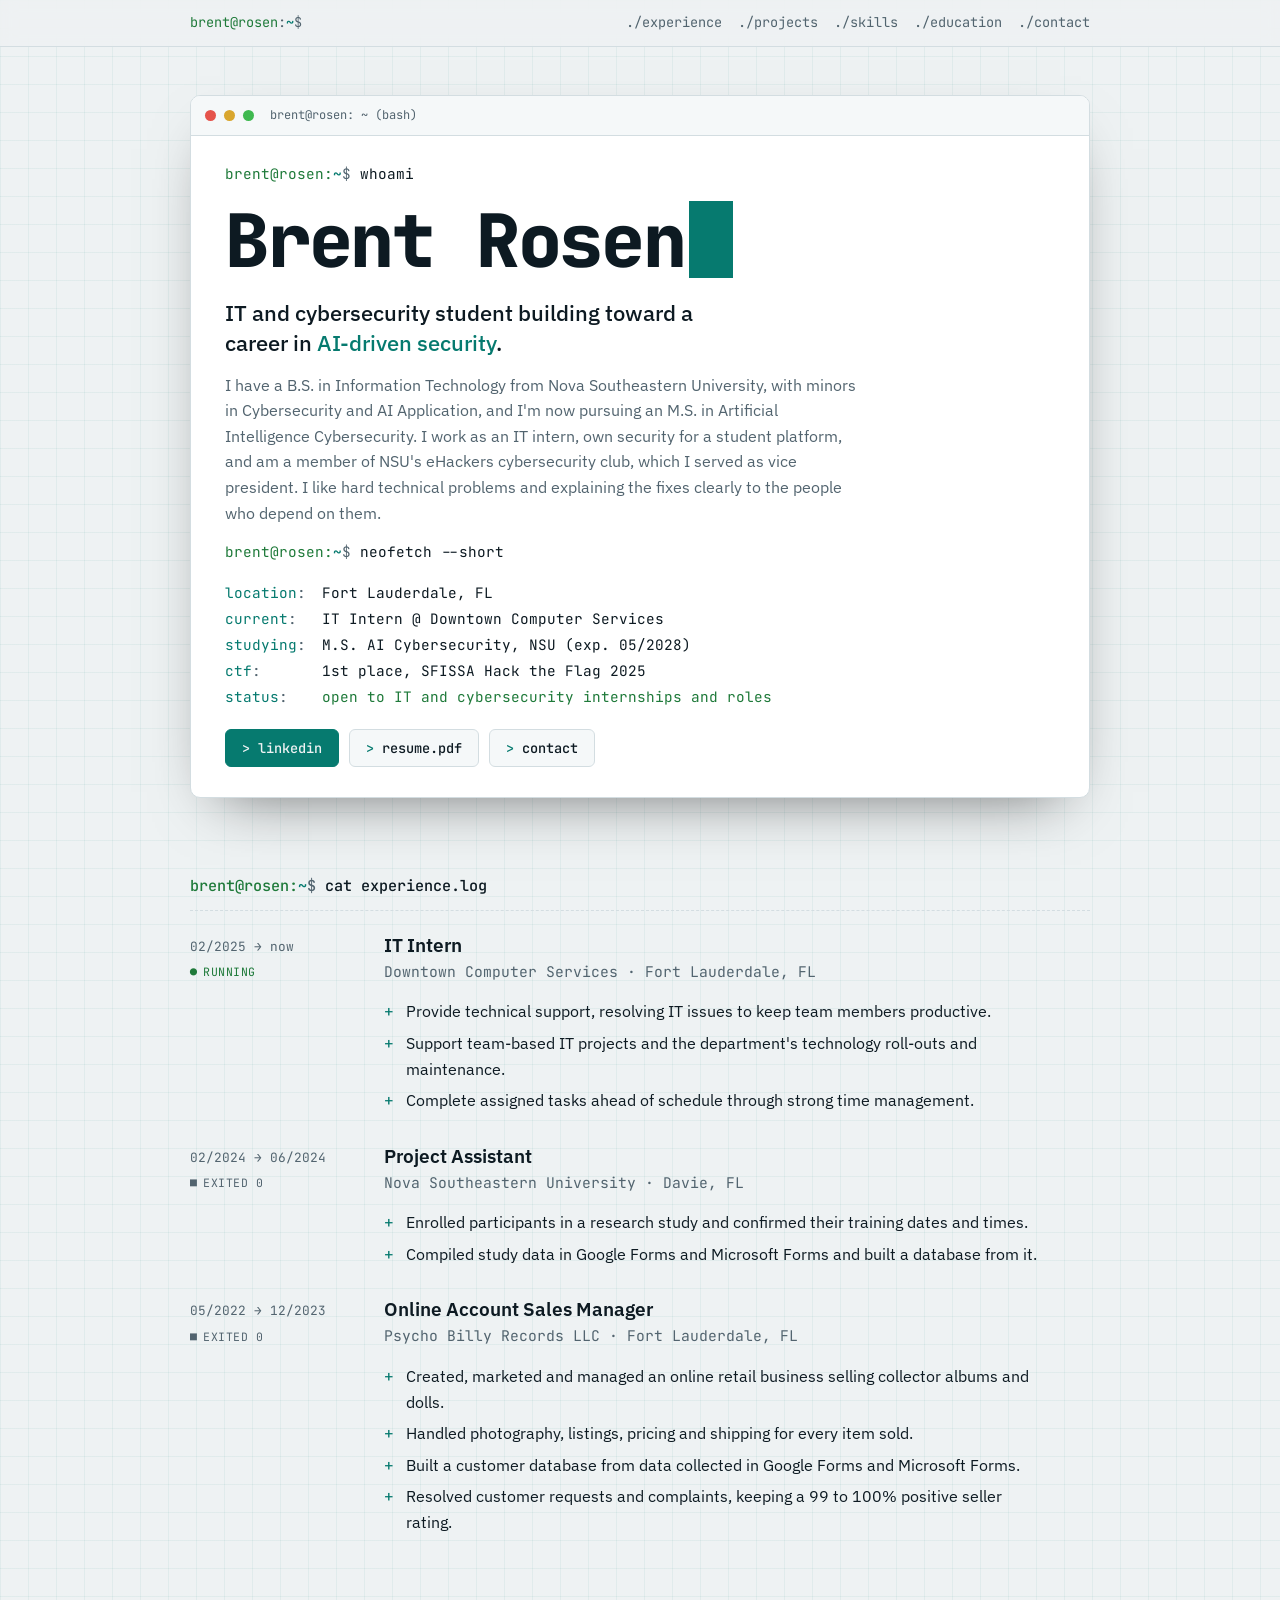
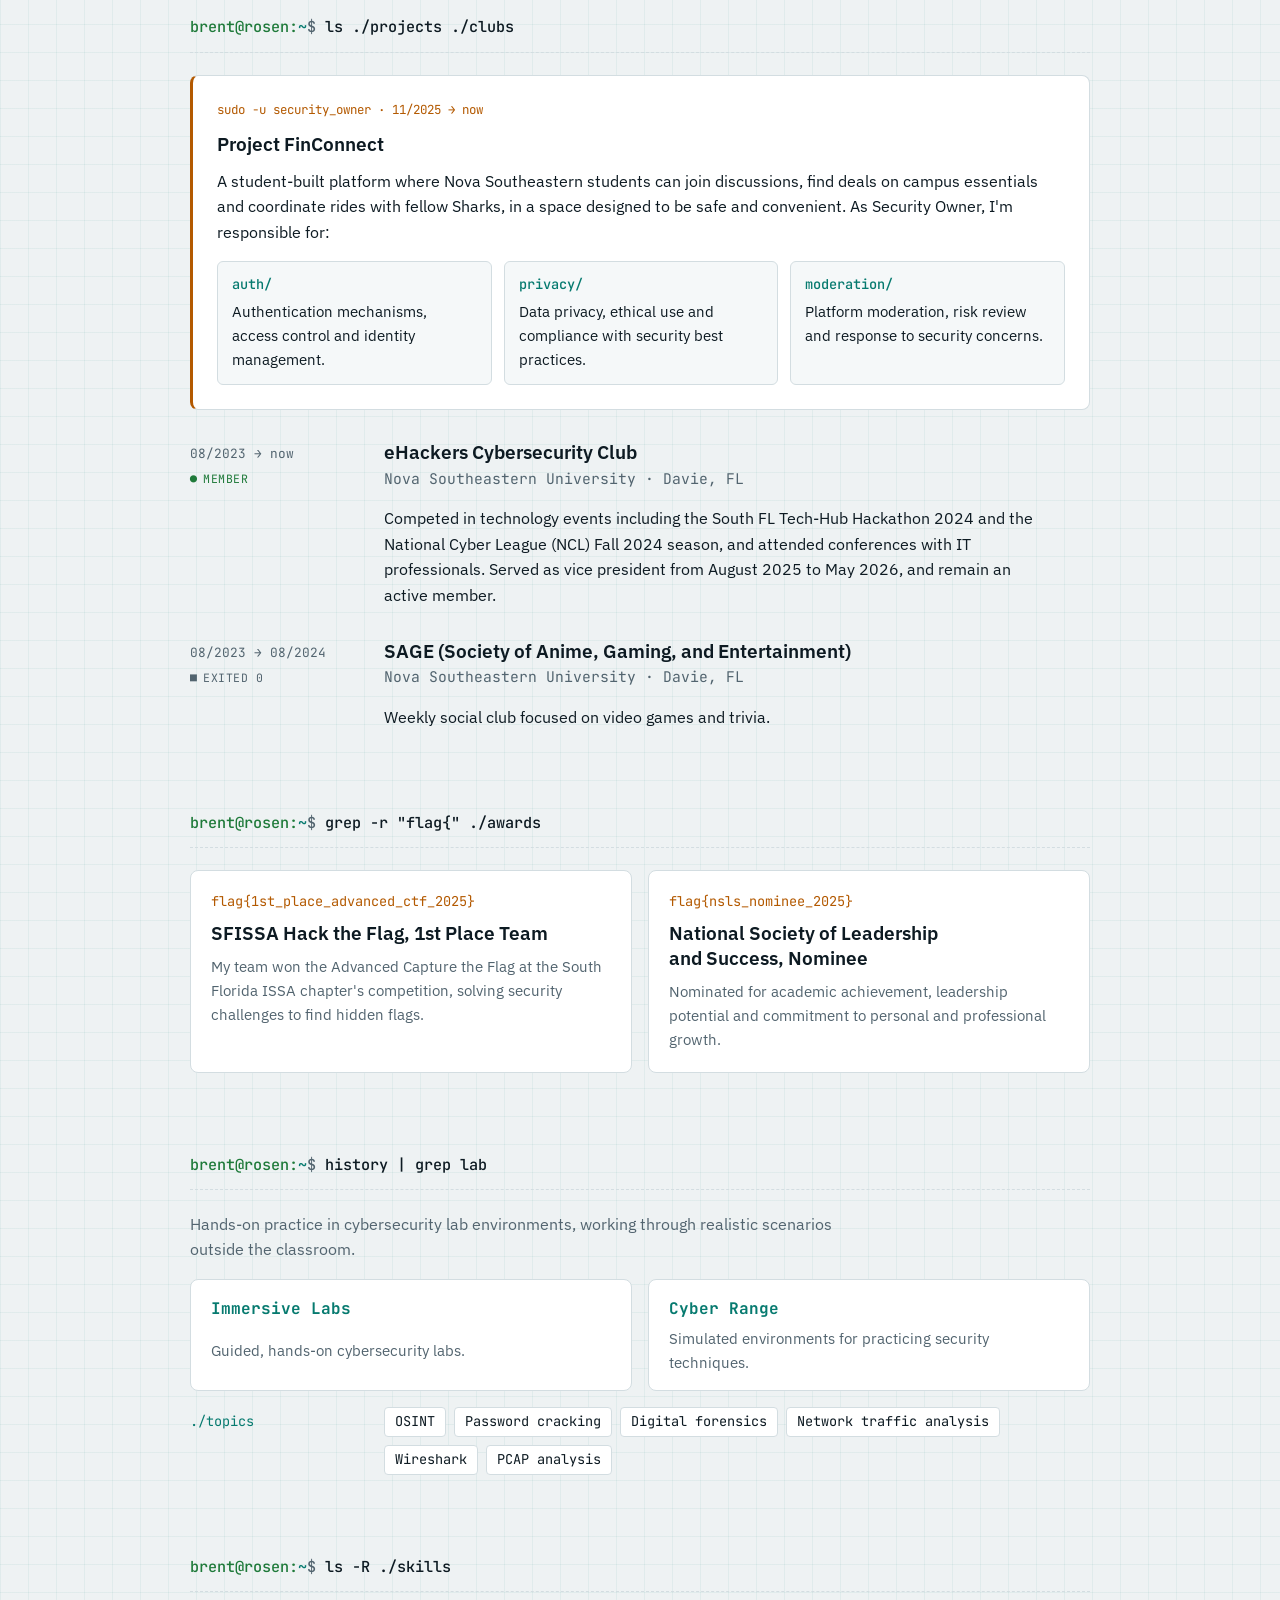
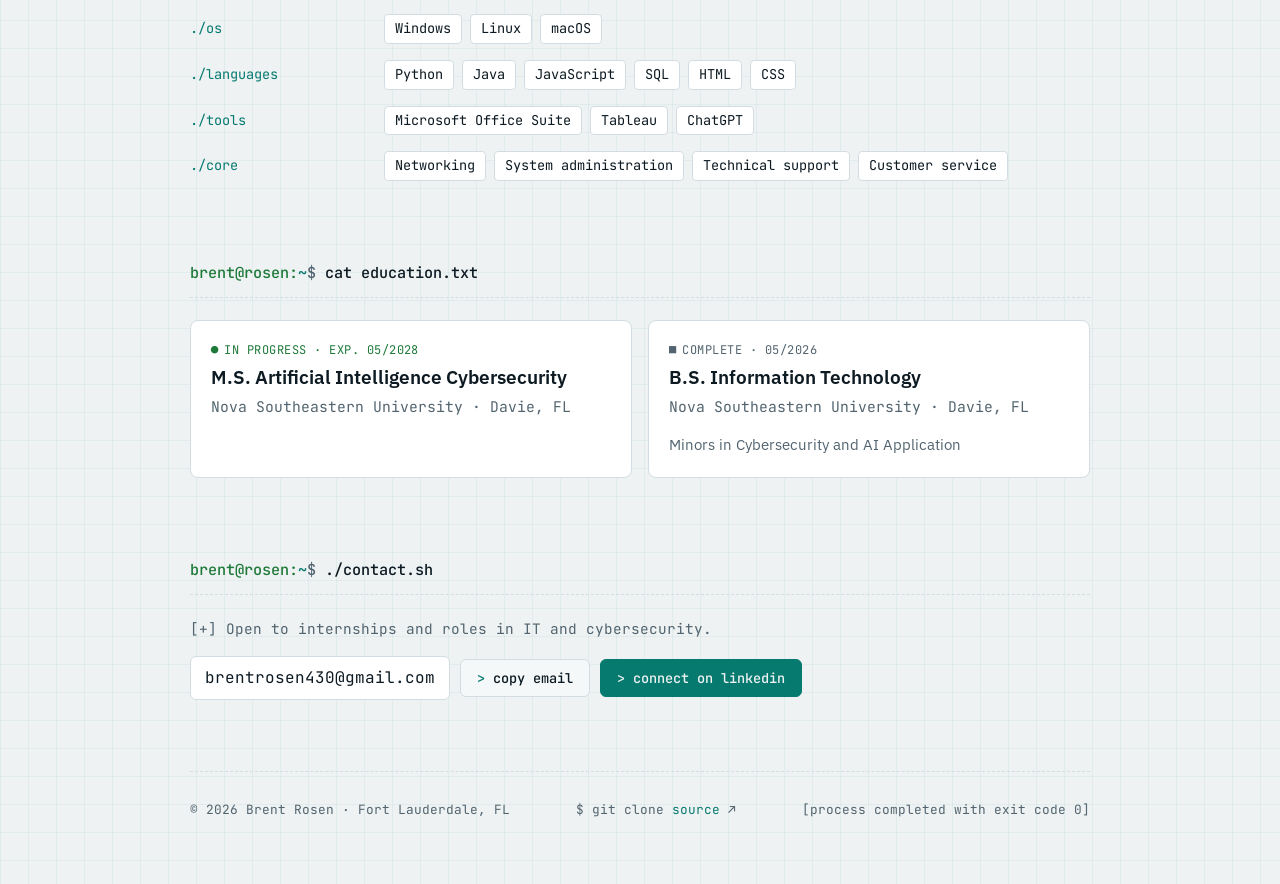
==== index.html @ c89fcb7f "Add view-source link to the site footer Co-Authored-By: Claude Opus 5.5 (1M context) <noreply@anthro" ====
<!doctype html>
<html lang="en">
<head>
<meta charset="utf-8">
<meta name="viewport" content="width=device-width, initial-scale=1, viewport-fit=cover">
<meta name="theme-color" content="#070d12">
<link rel="canonical" href="https://brentrosen.github.io/">
<link rel="icon" href="assets/favicon.svg" type="image/svg+xml">
<meta property="og:type" content="website">
<meta property="og:url" content="https://brentrosen.github.io/">
<meta property="og:title" content="Brent Rosen | IT &amp; Cybersecurity">
<meta property="og:description" content="IT and cybersecurity student at Nova Southeastern University. Experience, projects, CTF wins and hands-on labs.">
<meta name="twitter:card" content="summary">
<title>Brent Rosen</title>
<meta name="description" content="Brent Rosen, IT and cybersecurity student at Nova Southeastern University.">
<link rel="preconnect" href="https://fonts.googleapis.com">
<link rel="preconnect" href="https://fonts.gstatic.com" crossorigin>
<link rel="stylesheet" href="https://fonts.googleapis.com/css2?family=JetBrains+Mono:wght@400;500;700;800&family=IBM+Plex+Sans:wght@400;500;600&display=swap">
<link rel="stylesheet" href="css/style.css">
</head>
<body>
<nav>
  <div class="wrap">
    <a class="mark" href="#top">brent@rosen<i>:</i><b>~</b><i>$</i></a>
    <ul>
      <li><a href="#experience">./experience</a></li>
      <li><a href="#projects">./projects</a></li>
      <li><a href="#skills">./skills</a></li>
      <li><a href="#education">./education</a></li>
      <li><a href="#contact">./contact</a></li>
    </ul>
  </div>
</nav>

<main class="wrap" id="top">
  <header class="hero">
    <div class="term">
      <div class="term-bar"><i class="dot r"></i><i class="dot y"></i><i class="dot g"></i><span>brent@rosen: ~ (bash)</span></div>
      <div class="term-body">
        <p><span class="ps">brent@rosen:<b>~</b><i>$</i></span> <span class="cmd">whoami</span></p>
        <h1>Brent Rosen<span class="cursor" aria-hidden="true"></span></h1>
        <p class="role">IT and cybersecurity student building toward a career in <em>AI-driven security</em>.</p>
        <p class="lede">I have a B.S. in Information Technology from Nova Southeastern University, with minors in Cybersecurity and AI Application, and I'm now pursuing an M.S. in Artificial Intelligence Cybersecurity. I work as an IT intern, own security for a student platform, and am a member of NSU's eHackers cybersecurity club, which I served as vice president. I like hard technical problems and explaining the fixes clearly to the people who depend on them.</p>
        <p><span class="ps">brent@rosen:<b>~</b><i>$</i></span> <span class="cmd">neofetch --short</span></p>
        <dl class="fetch">
          <dt>location</dt><dd>Fort Lauderdale, FL</dd>
          <dt>current</dt><dd>IT Intern @ Downtown Computer Services</dd>
          <dt>studying</dt><dd>M.S. AI Cybersecurity, NSU (exp. 05/2028)</dd>
          <dt>ctf</dt><dd>1st place, SFISSA Hack the Flag 2025</dd>
          <dt>status</dt><dd class="ok">open to IT and cybersecurity internships and roles</dd>
        </dl>
        <div class="cta">
          <a class="btn primary" href="https://www.linkedin.com/in/brent-rosen/" target="_blank" rel="noopener">linkedin</a>
          <a class="btn" href="assets/Brent_Rosen_Resume.pdf" target="_blank" rel="noopener">resume.pdf</a>
          <a class="btn" href="#contact">contact</a>
        </div>
      </div>
    </div>
  </header>

  <section id="experience">
    <h2><span class="ps">brent@rosen:<b>~</b><i>$</i></span> cat experience.log</h2>
    <div class="log">
      <article class="entry">
        <div class="when">02/2025 → now<span class="proc run">running</span></div>
        <div class="body">
          <div><h3>IT Intern</h3><p class="org">Downtown Computer Services · Fort Lauderdale, FL</p></div>
          <ul class="points">
            <li>Provide technical support, resolving IT issues to keep team members productive.</li>
            <li>Support team-based IT projects and the department's technology roll-outs and maintenance.</li>
            <li>Complete assigned tasks ahead of schedule through strong time management.</li>
          </ul>
        </div>
      </article>
      <article class="entry">
        <div class="when">02/2024 → 06/2024<span class="proc exit">exited 0</span></div>
        <div class="body">
          <div><h3>Project Assistant</h3><p class="org">Nova Southeastern University · Davie, FL</p></div>
          <ul class="points">
            <li>Enrolled participants in a research study and confirmed their training dates and times.</li>
            <li>Compiled study data in Google Forms and Microsoft Forms and built a database from it.</li>
          </ul>
        </div>
      </article>
      <article class="entry">
        <div class="when">05/2022 → 12/2023<span class="proc exit">exited 0</span></div>
        <div class="body">
          <div><h3>Online Account Sales Manager</h3><p class="org">Psycho Billy Records LLC · Fort Lauderdale, FL</p></div>
          <ul class="points">
            <li>Created, marketed and managed an online retail business selling collector albums and dolls.</li>
            <li>Handled photography, listings, pricing and shipping for every item sold.</li>
            <li>Built a customer database from data collected in Google Forms and Microsoft Forms.</li>
            <li>Resolved customer requests and complaints, keeping a 99 to 100% positive seller rating.</li>
          </ul>
        </div>
      </article>
    </div>
  </section>

  <section id="projects">
    <h2><span class="ps">brent@rosen:<b>~</b><i>$</i></span> ls ./projects ./clubs</h2>
    <div class="log">
      <div class="feature">
        <span class="tag">sudo -u security_owner · 11/2025 → now</span>
        <h3>Project FinConnect</h3>
        <p>A student-built platform where Nova Southeastern students can join discussions, find deals on campus essentials and coordinate rides with fellow Sharks, in a space designed to be safe and convenient. As Security Owner, I'm responsible for:</p>
        <div class="duties">
          <div><b>auth/</b>Authentication mechanisms, access control and identity management.</div>
          <div><b>privacy/</b>Data privacy, ethical use and compliance with security best practices.</div>
          <div><b>moderation/</b>Platform moderation, risk review and response to security concerns.</div>
        </div>
      </div>
      <article class="entry">
        <div class="when">08/2023 → now<span class="proc run">member</span></div>
        <div class="body">
          <div><h3>eHackers Cybersecurity Club</h3><p class="org">Nova Southeastern University · Davie, FL</p></div>
          <p>Competed in technology events including the South FL Tech-Hub Hackathon 2024 and the National Cyber League (NCL) Fall 2024 season, and attended conferences with IT professionals. Served as vice president from August 2025 to May 2026, and remain an active member.</p>
        </div>
      </article>
      <article class="entry">
        <div class="when">08/2023 → 08/2024<span class="proc exit">exited 0</span></div>
        <div class="body">
          <div><h3>SAGE (Society of Anime, Gaming, and Entertainment)</h3><p class="org">Nova Southeastern University · Davie, FL</p></div>
          <p>Weekly social club focused on video games and trivia.</p>
        </div>
      </article>
    </div>
  </section>

  <section id="awards">
    <h2><span class="ps">brent@rosen:<b>~</b><i>$</i></span> grep -r "flag{" ./awards</h2>
    <div class="awards">
      <div class="award">
        <span class="flag">flag{1st_place_advanced_ctf_2025}</span>
        <h3>SFISSA Hack the Flag, 1st Place Team</h3>
        <p>My team won the Advanced Capture the Flag at the South Florida ISSA chapter's competition, solving security challenges to find hidden flags.</p>
      </div>
      <div class="award">
        <span class="flag">flag{nsls_nominee_2025}</span>
        <h3>National Society of Leadership and Success, Nominee</h3>
        <p>Nominated for academic achievement, leadership potential and commitment to personal and professional growth.</p>
      </div>
    </div>
  </section>

  <section id="labs">
    <h2><span class="ps">brent@rosen:<b>~</b><i>$</i></span> history | grep lab</h2>
    <div class="labs">
      <p class="labs-intro">Hands-on practice in cybersecurity lab environments, working through realistic scenarios outside the classroom.</p>
      <div class="lab-grid">
        <div class="lab"><span class="lab-name">Immersive Labs</span><p>Guided, hands-on cybersecurity labs.</p></div>
        <div class="lab"><span class="lab-name">Cyber Range</span><p>Simulated environments for practicing security techniques.</p></div>
      </div>
      <div class="skillrow"><span class="label">./topics</span><ul class="chips"><li>OSINT</li><li>Password cracking</li><li>Digital forensics</li><li>Network traffic analysis</li><li>Wireshark</li><li>PCAP analysis</li></ul></div>
    </div>
  </section>

  <section id="skills">
    <h2><span class="ps">brent@rosen:<b>~</b><i>$</i></span> ls -R ./skills</h2>
    <div class="skills">
      <div class="skillrow"><span class="label">./os</span><ul class="chips"><li>Windows</li><li>Linux</li><li>macOS</li></ul></div>
      <div class="skillrow"><span class="label">./languages</span><ul class="chips"><li>Python</li><li>Java</li><li>JavaScript</li><li>SQL</li><li>HTML</li><li>CSS</li></ul></div>
      <div class="skillrow"><span class="label">./tools</span><ul class="chips"><li>Microsoft Office Suite</li><li>Tableau</li><li>ChatGPT</li></ul></div>
      <div class="skillrow"><span class="label">./core</span><ul class="chips"><li>Networking</li><li>System administration</li><li>Technical support</li><li>Customer service</li></ul></div>
    </div>
  </section>

  <section id="education">
    <h2><span class="ps">brent@rosen:<b>~</b><i>$</i></span> cat education.txt</h2>
    <div class="edu">
      <div class="degree">
        <span class="status proc run">in progress · exp. 05/2028</span>
        <h3>M.S. Artificial Intelligence Cybersecurity</h3>
        <p class="org">Nova Southeastern University · Davie, FL</p>
      </div>
      <div class="degree">
        <span class="status proc exit">complete · 05/2026</span>
        <h3>B.S. Information Technology</h3>
        <p class="org">Nova Southeastern University · Davie, FL</p>
        <p class="minor">Minors in Cybersecurity and AI Application</p>
      </div>
    </div>
  </section>

  <section id="contact">
    <h2><span class="ps">brent@rosen:<b>~</b><i>$</i></span> ./contact.sh</h2>
    <div class="contact">
      <p class="out">[+] Open to internships and roles in IT and cybersecurity.</p>
      <div class="contact-row">
        <span class="addr" id="email">brentrosen430@gmail.com</span>
        <button class="btn" id="copyBtn" type="button">copy email</button>
        <a class="btn primary" href="https://www.linkedin.com/in/brent-rosen/" target="_blank" rel="noopener">connect on linkedin</a>
      </div>
      <span id="copyMsg" aria-live="polite"></span>
    </div>
  </section>

  <footer><span>© 2026 Brent Rosen · Fort Lauderdale, FL</span><a class="src" href="https://github.com/BrentRosen/brentrosen.github.io" target="_blank" rel="noopener">$ git clone <span>source</span> ↗</a><span>[process completed with exit code 0]</span></footer>
</main>
<script src="js/main.js"></script>
</body>
</html>
---- css/style.css ----
/* Layout: the page is a terminal session. Each section is a command at a prompt, its content is the output. Dark-first, with a light "paper terminal" variant. */
:root {
  --bg: #070d12;
  --panel: #0c151c;
  --panel-2: #101c25;
  --ink: #d7e4ea;
  --muted: #7f95a3;
  --line: #1c2c37;
  --accent: #3fd6c4;     /* prompt / cursor cyan-teal */
  --signal: #f2a33a;     /* flags, warnings */
  --ok: #7bd88f;         /* running / pass */
  --grid: rgba(63, 214, 196, .05);
  --mono: "JetBrains Mono", ui-monospace, "SFMono-Regular", Menlo, Consolas, monospace;
  --body: "IBM Plex Sans", "Segoe UI", system-ui, sans-serif;
  color-scheme: dark;
}
@media (prefers-color-scheme: light) {
  :root:not([data-theme="dark"]) {
    --bg: #eef2f3; --panel: #ffffff; --panel-2: #f5f8f9; --ink: #0d1a22; --muted: #52646f;
    --line: #d3dde1; --accent: #067a6f; --signal: #b35900; --ok: #1f7a3a; --grid: rgba(6, 122, 111, .06);
    color-scheme: light;
  }
}
:root[data-theme="light"] {
  --bg: #eef2f3; --panel: #ffffff; --panel-2: #f5f8f9; --ink: #0d1a22; --muted: #52646f;
  --line: #d3dde1; --accent: #067a6f; --signal: #b35900; --ok: #1f7a3a; --grid: rgba(6, 122, 111, .06);
  color-scheme: light;
}
* { box-sizing: border-box; }
html { scroll-behavior: smooth; }
body {
  margin: 0;
  background-color: var(--bg); color: var(--ink);
  background-image:
    linear-gradient(var(--grid) 1px, transparent 1px),
    linear-gradient(90deg, var(--grid) 1px, transparent 1px);
  background-size: 28px 28px;
  font-family: var(--body); font-size: 1rem; line-height: 1.6;
  padding-inline: 20px; padding-block: 0 64px;
}
a { color: var(--accent); text-underline-offset: 3px; }
a:focus-visible, button:focus-visible { outline: 2px solid var(--signal); outline-offset: 3px; border-radius: 3px; }
::selection { background: var(--accent); color: var(--bg); }
.wrap { max-width: 900px; margin: 0 auto; }
.mono { font-family: var(--mono); }

/* nav */
nav {
  position: sticky; top: env(safe-area-inset-top, 0px); z-index: 5;
  background: color-mix(in srgb, var(--bg) 86%, transparent);
  backdrop-filter: blur(8px);
  border-bottom: 1px solid var(--line);
  margin-inline: -20px; padding: 12px 20px;
  font-family: var(--mono); font-size: .85rem;
}
nav .wrap { display: flex; justify-content: space-between; align-items: center; gap: 12px 20px; flex-wrap: wrap; }
.mark { color: var(--ok); text-decoration: none; }
.mark b { color: var(--accent); font-weight: 500; }
.mark i { color: var(--muted); font-style: normal; }
nav ul { list-style: none; margin: 0; padding: 0; display: flex; gap: 16px; flex-wrap: wrap; }
nav ul a { color: var(--muted); text-decoration: none; }
nav ul a:hover { color: var(--accent); }

/* prompt line used across the page */
.ps { color: var(--ok); }
.ps b { color: var(--accent); font-weight: 500; }
.ps i { color: var(--muted); font-style: normal; }
.cmd { color: var(--ink); }
.cursor { display: inline-block; width: .6em; height: 1.05em; background: var(--accent); vertical-align: -0.15em; margin-left: 4px; }
@media (prefers-reduced-motion: no-preference) { .cursor { animation: blink 1.1s steps(1) infinite; } }
@keyframes blink { 50% { opacity: 0; } }

/* hero terminal window */
header.hero { padding-block: 48px 36px; }
.term {
  background: var(--panel); border: 1px solid var(--line); border-radius: 10px; overflow: hidden;
  box-shadow: 0 24px 60px -30px rgba(0,0,0,.6);
}
.term-bar {
  display: flex; align-items: center; gap: 8px; padding: 10px 14px;
  background: var(--panel-2); border-bottom: 1px solid var(--line);
  font-family: var(--mono); font-size: .75rem; color: var(--muted);
}
.dot { width: 11px; height: 11px; border-radius: 50%; background: var(--line); }
.dot.r { background: #e5534b; } .dot.y { background: #d9a62e; } .dot.g { background: #3fb950; }
.term-bar span { margin-left: 8px; min-width: 0; overflow: hidden; text-overflow: ellipsis; white-space: nowrap; }
.term-body { padding: 26px clamp(18px, 4vw, 34px) 30px; display: grid; gap: 14px; font-family: var(--mono); font-size: .9rem; }
.term-body > * { min-width: 0; }
.term-body p { margin: 0; }
h1 {
  font-family: var(--mono); font-weight: 800; letter-spacing: -.03em;
  font-size: clamp(2.4rem, 8.5vw, 4.6rem); line-height: 1; margin: 2px 0 6px; color: var(--ink); text-wrap: balance;
}
.role { font-family: var(--body); font-size: clamp(1.1rem, 2.6vw, 1.35rem); font-weight: 500; line-height: 1.4; max-width: 38ch; }
.role em { font-style: normal; color: var(--accent); }
.lede { font-family: var(--body); color: var(--muted); max-width: 64ch; font-size: 1rem; }

/* neofetch-style facts */
.fetch { display: grid; grid-template-columns: max-content 1fr; gap: 3px 16px; margin: 4px 0 0; }
.fetch dt { color: var(--accent); }
.fetch dt::after { content: ":"; color: var(--muted); }
.fetch dd { margin: 0; min-width: 0; overflow-wrap: anywhere; }
.fetch .ok { color: var(--ok); }

.cta { display: flex; gap: 10px; flex-wrap: wrap; margin-top: 6px; }
.btn {
  display: inline-flex; align-items: center; gap: 8px;
  font: 500 .85rem var(--mono); padding: 9px 16px; border-radius: 6px;
  text-decoration: none; border: 1px solid var(--line); color: var(--ink); background: var(--panel-2); cursor: pointer;
}
.btn::before { content: ">"; color: var(--accent); }
.btn:hover { border-color: var(--accent); color: var(--accent); }
.btn.primary { background: var(--accent); color: var(--bg); border-color: var(--accent); }
.btn.primary::before { color: var(--bg); }
.btn.primary:hover { background: transparent; color: var(--accent); }
.btn.primary:hover::before { color: var(--accent); }

/* sections */
section { padding-block: 40px; }
h2 {
  font-family: var(--mono); font-weight: 500; font-size: .95rem;
  margin: 0 0 22px; padding-bottom: 12px; border-bottom: 1px dashed var(--line);
  overflow-wrap: anywhere;
}
h3 { font-family: var(--body); font-weight: 600; font-size: 1.2rem; line-height: 1.3; margin: 0; text-wrap: balance; }
.org { color: var(--muted); margin: 2px 0 10px; font-size: .92rem; font-family: var(--mono); }
ul.points { margin: 0; padding: 0; list-style: none; display: grid; gap: 6px; }
ul.points li { padding-left: 1.4rem; position: relative; }
ul.points li::before { content: "+"; position: absolute; left: 0; color: var(--accent); font-family: var(--mono); }
p { margin: 0; }

.log { display: grid; gap: 30px; }
.entry { display: grid; grid-template-columns: 170px 1fr; gap: 24px; }
.entry > * { min-width: 0; }
.when { font-family: var(--mono); font-size: .8rem; color: var(--muted); padding-top: 4px; font-variant-numeric: tabular-nums; display: grid; gap: 6px; align-content: start; }
.proc { font-family: var(--mono); font-size: .72rem; letter-spacing: .04em; text-transform: uppercase; }
.proc.run { color: var(--ok); }
.proc.run::before { content: "●"; margin-right: 6px; }
.proc.exit { color: var(--muted); }
.proc.exit::before { content: "■"; margin-right: 6px; }
.body { display: grid; gap: 6px; max-width: 66ch; }

/* featured project */
.feature {
  background: var(--panel); border: 1px solid var(--line); border-left: 3px solid var(--signal); border-radius: 8px;
  padding: 24px; display: grid; gap: 12px;
}
.feature .tag { font-family: var(--mono); font-size: .78rem; color: var(--signal); }
.duties { display: grid; grid-template-columns: repeat(auto-fit, minmax(200px, 1fr)); gap: 12px; margin-top: 4px; }
.duties div { background: var(--panel-2); border: 1px solid var(--line); border-radius: 6px; padding: 12px 14px; font-size: .93rem; }
.duties b { display: block; font-family: var(--mono); font-weight: 500; color: var(--accent); margin-bottom: 4px; font-size: .85rem; }

/* awards */
.awards { display: grid; grid-template-columns: repeat(auto-fit, minmax(260px, 1fr)); gap: 16px; }
.award { border: 1px solid var(--line); border-radius: 8px; padding: 20px; display: grid; gap: 8px; align-content: start; background: var(--panel); }
.flag { font-family: var(--mono); font-size: .85rem; color: var(--signal); overflow-wrap: anywhere; }
.award p { color: var(--muted); font-size: .95rem; }

/* labs */
.labs { display: grid; gap: 16px; }
.labs-intro { color: var(--muted); max-width: 66ch; }
.lab-grid { display: grid; grid-template-columns: repeat(auto-fit, minmax(240px, 1fr)); gap: 16px; }
.lab { border: 1px solid var(--line); border-radius: 8px; padding: 16px 20px; background: var(--panel); display: grid; gap: 4px; }
.lab-name { font-family: var(--mono); font-weight: 700; color: var(--accent); }
.lab p { color: var(--muted); font-size: .95rem; }
.labs .skillrow { font-family: var(--mono); }

/* skills */
.skills { display: grid; gap: 16px; font-family: var(--mono); }
.skillrow { display: grid; grid-template-columns: 170px 1fr; gap: 24px; align-items: baseline; }
.skillrow > * { min-width: 0; }
.skillrow .label { font-size: .85rem; color: var(--accent); }
.chips { display: flex; flex-wrap: wrap; gap: 8px; list-style: none; margin: 0; padding: 0; }
.chips li { background: var(--panel); border: 1px solid var(--line); border-radius: 4px; padding: 3px 10px; font-size: .85rem; }

/* education */
.edu { display: grid; grid-template-columns: repeat(auto-fit, minmax(260px, 1fr)); gap: 16px; }
.degree { display: grid; gap: 4px; padding: 20px; border: 1px solid var(--line); border-radius: 8px; background: var(--panel); align-content: start; }
.degree .status { font-family: var(--mono); font-size: .75rem; }
.degree .minor { color: var(--muted); font-size: .92rem; }

/* contact */
.contact { display: grid; gap: 16px; }
.out { font-family: var(--mono); color: var(--muted); font-size: .9rem; }
.contact-row { display: flex; flex-wrap: wrap; gap: 10px; align-items: center; }
.addr { font-family: var(--mono); background: var(--panel); border: 1px solid var(--line); padding: 8px 14px; border-radius: 6px; user-select: all; overflow-wrap: anywhere; }
#copyMsg { font-family: var(--mono); font-size: .8rem; color: var(--ok); min-height: 1.2em; }
footer .src { color: var(--muted); text-decoration: none; }
footer .src span { color: var(--accent); }
footer .src:hover, footer .src:hover span { color: var(--accent); text-decoration: underline; }
footer { padding-top: 28px; border-top: 1px dashed var(--line); color: var(--muted); font-size: .8rem; font-family: var(--mono); display: flex; flex-wrap: wrap; justify-content: space-between; gap: 8px; }

@media (max-width: 640px) {
  header.hero { padding-block: 28px 24px; }
  .entry, .skillrow, .labs .skillrow { grid-template-columns: 1fr; gap: 6px; }
  .when { padding-top: 0; grid-auto-flow: column; justify-content: start; gap: 14px; }
  nav .mark i { display: none; }
}
@media (prefers-reduced-motion: no-preference) {
  .term-body > * { animation: type .45s ease-out both; }
  .term-body > *:nth-child(2) { animation-delay: .05s; }
  .term-body > *:nth-child(3) { animation-delay: .1s; }
  .term-body > *:nth-child(4) { animation-delay: .15s; }
  .term-body > *:nth-child(n+5) { animation-delay: .2s; }
  @keyframes type { from { transform: translateY(6px); opacity: .01; } to { transform: none; opacity: 1; } }
}
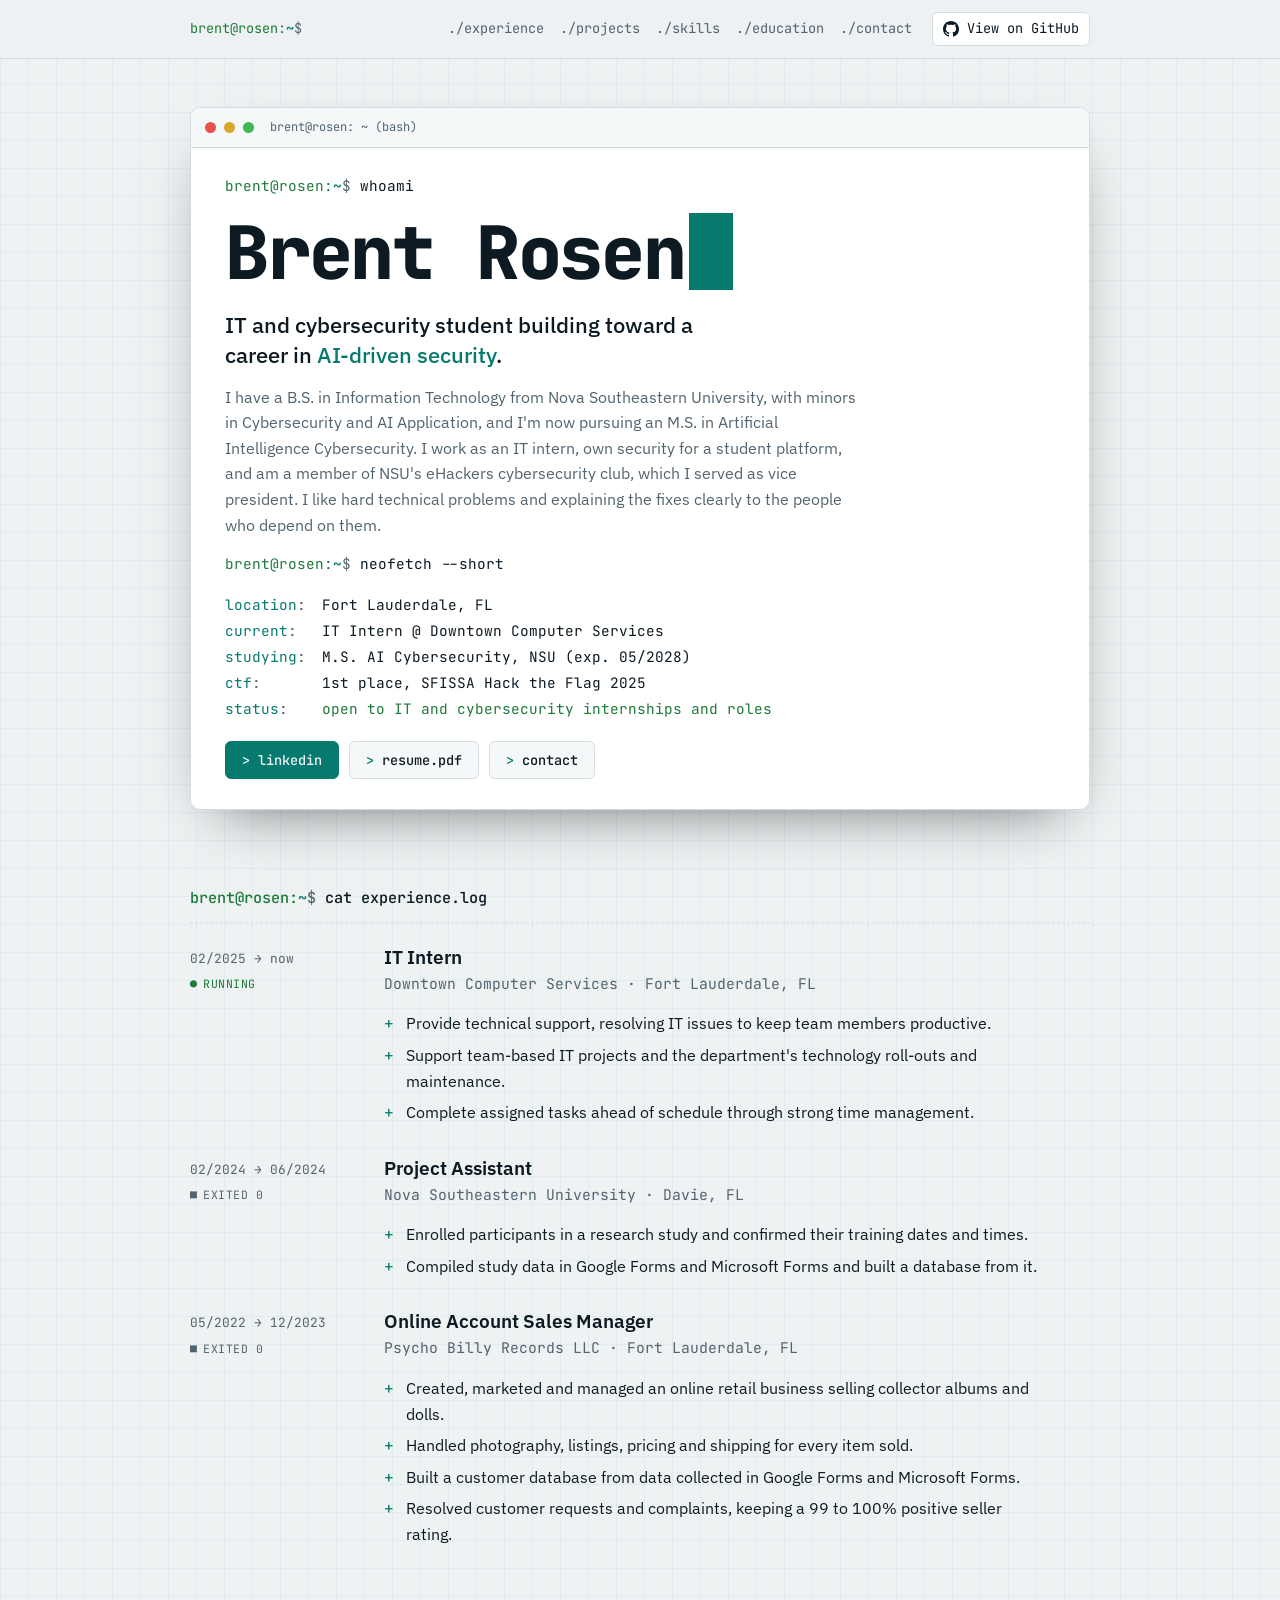
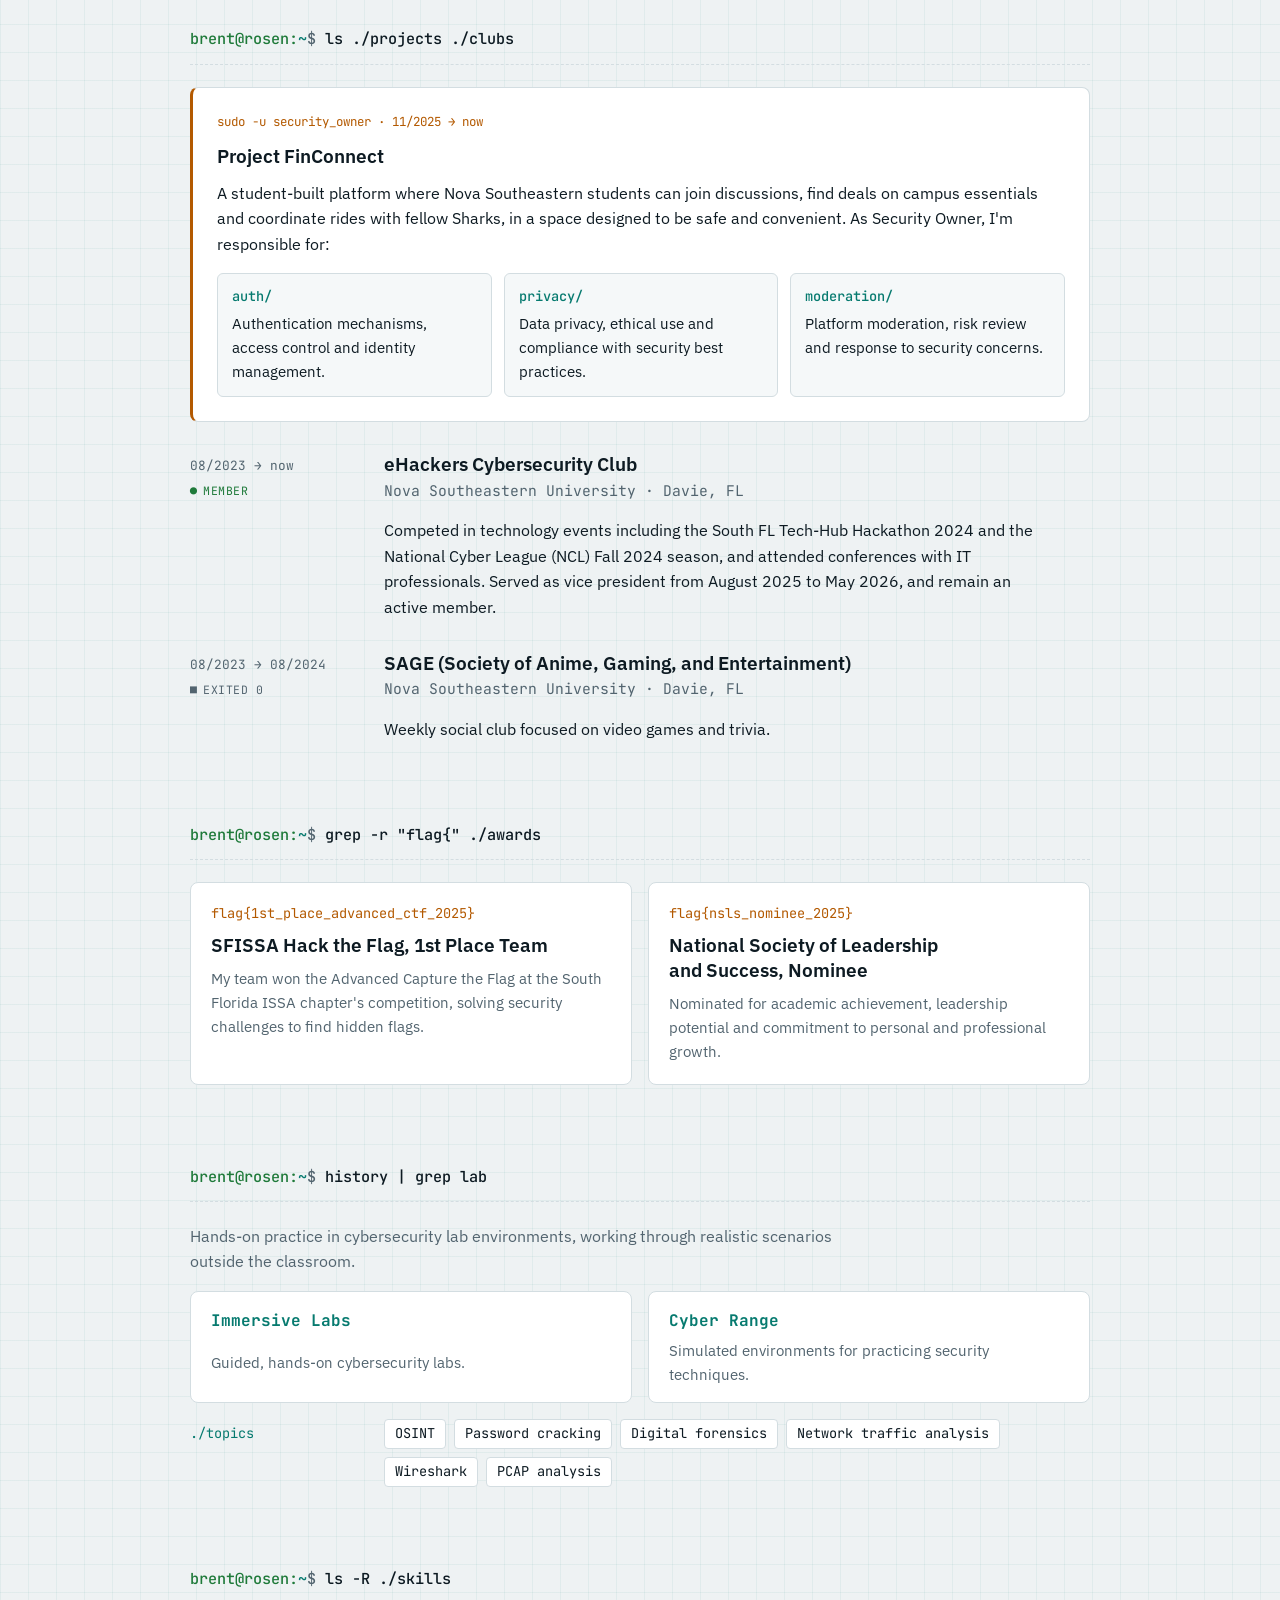
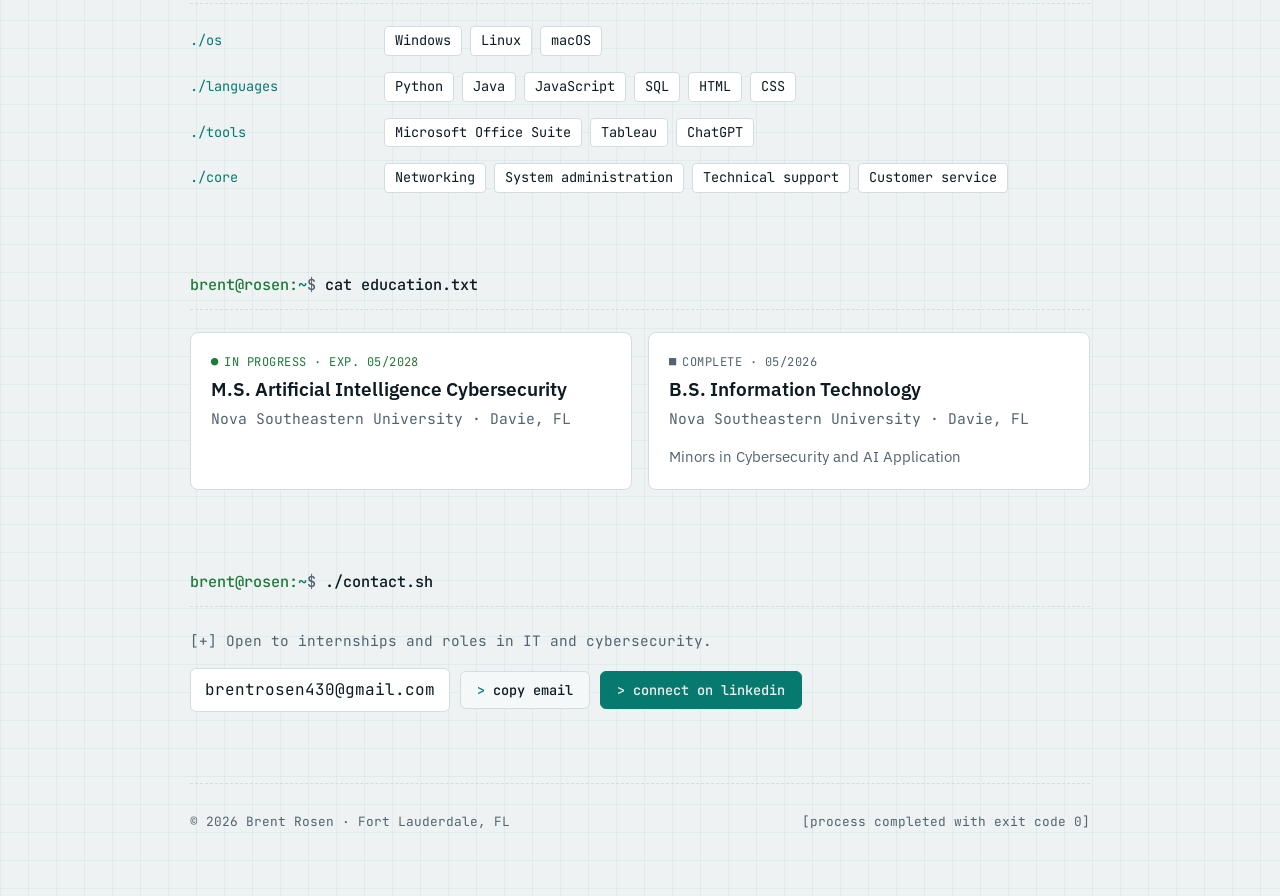
==== commit 3ba0ea12: "Move source link to a View on GitHub button in the nav Co-Authored-By: Claude Opus 5.5 (1M context) " ====
--- a/index.html
+++ b/index.html
@@ -29,6 +29,7 @@
       <li><a href="#education">./education</a></li>
       <li><a href="#contact">./contact</a></li>
     </ul>
+    <a class="gh" href="https://github.com/BrentRosen/brentrosen.github.io" target="_blank" rel="noopener"><svg viewBox="0 0 16 16" width="16" height="16" aria-hidden="true" fill="currentColor"><path d="M8 0C3.58 0 0 3.58 0 8c0 3.54 2.29 6.53 5.47 7.59.4.07.55-.17.55-.38 0-.19-.01-.82-.01-1.49-2.01.37-2.53-.49-2.69-.94-.09-.23-.48-.94-.82-1.13-.28-.15-.68-.52-.01-.53.63-.01 1.08.58 1.23.82.72 1.21 1.87.87 2.33.66.07-.52.28-.87.51-1.07-1.78-.2-3.64-.89-3.64-3.95 0-.87.31-1.59.82-2.15-.08-.2-.36-1.02.08-2.12 0 0 .67-.21 2.2.82.64-.18 1.32-.27 2-.27.68 0 1.36.09 2 .27 1.53-1.04 2.2-.82 2.2-.82.44 1.1.16 1.92.08 2.12.51.56.82 1.27.82 2.15 0 3.07-1.87 3.75-3.65 3.95.29.25.54.73.54 1.48 0 1.07-.01 1.93-.01 2.2 0 .21.15.46.55.38A8.013 8.013 0 0016 8c0-4.42-3.58-8-8-8z"/></svg><span>View on GitHub</span></a>
   </div>
 </nav>
 
@@ -195,7 +196,7 @@
     </div>
   </section>
 
-  <footer><span>© 2026 Brent Rosen · Fort Lauderdale, FL</span><a class="src" href="https://github.com/BrentRosen/brentrosen.github.io" target="_blank" rel="noopener">$ git clone <span>source</span> ↗</a><span>[process completed with exit code 0]</span></footer>
+  <footer><span>© 2026 Brent Rosen · Fort Lauderdale, FL</span><span>[process completed with exit code 0]</span></footer>
 </main>
 <script src="js/main.js"></script>
 </body>
--- a/css/style.css
+++ b/css/style.css
@@ -57,8 +57,12 @@
 .mark { color: var(--ok); text-decoration: none; }
 .mark b { color: var(--accent); font-weight: 500; }
 .mark i { color: var(--muted); font-style: normal; }
-nav ul { list-style: none; margin: 0; padding: 0; display: flex; gap: 16px; flex-wrap: wrap; }
+nav ul { list-style: none; margin: 0 0 0 auto; padding: 0; display: flex; gap: 16px; flex-wrap: wrap; }
 nav ul a { color: var(--muted); text-decoration: none; }
+/* GitHub link */
+.gh { display: inline-flex; align-items: center; gap: 8px; color: var(--ink); text-decoration: none; border: 1px solid var(--line); background: var(--panel); border-radius: 6px; padding: 5px 10px; }
+.gh:hover { border-color: var(--accent); color: var(--accent); }
+.gh svg { flex: none; }
 nav ul a:hover { color: var(--accent); }
 
 /* prompt line used across the page */
@@ -185,9 +189,6 @@
 .contact-row { display: flex; flex-wrap: wrap; gap: 10px; align-items: center; }
 .addr { font-family: var(--mono); background: var(--panel); border: 1px solid var(--line); padding: 8px 14px; border-radius: 6px; user-select: all; overflow-wrap: anywhere; }
 #copyMsg { font-family: var(--mono); font-size: .8rem; color: var(--ok); min-height: 1.2em; }
-footer .src { color: var(--muted); text-decoration: none; }
-footer .src span { color: var(--accent); }
-footer .src:hover, footer .src:hover span { color: var(--accent); text-decoration: underline; }
 footer { padding-top: 28px; border-top: 1px dashed var(--line); color: var(--muted); font-size: .8rem; font-family: var(--mono); display: flex; flex-wrap: wrap; justify-content: space-between; gap: 8px; }
 
 @media (max-width: 640px) {
@@ -195,6 +196,8 @@
   .entry, .skillrow, .labs .skillrow { grid-template-columns: 1fr; gap: 6px; }
   .when { padding-top: 0; grid-auto-flow: column; justify-content: start; gap: 14px; }
   nav .mark i { display: none; }
+  .gh span { display: none; }
+  .gh { padding: 6px 8px; }
 }
 @media (prefers-reduced-motion: no-preference) {
   .term-body > * { animation: type .45s ease-out both; }
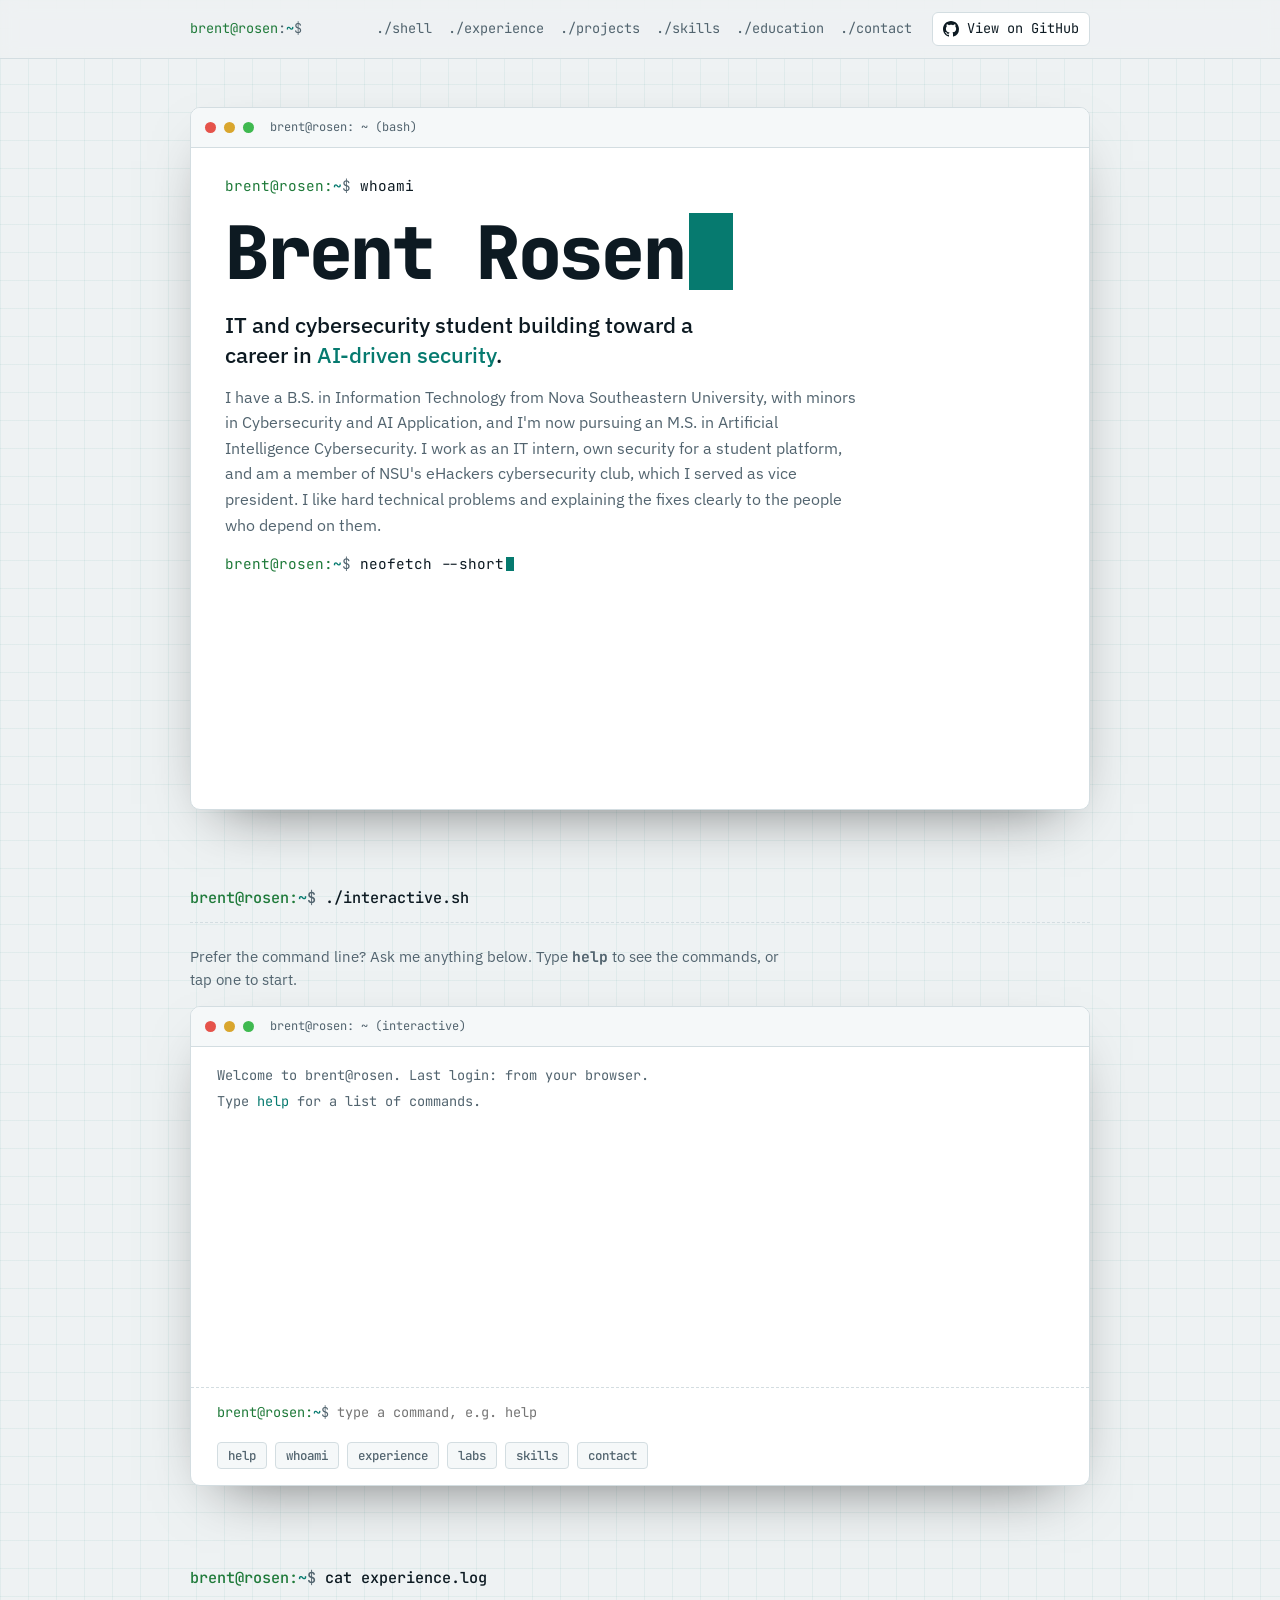
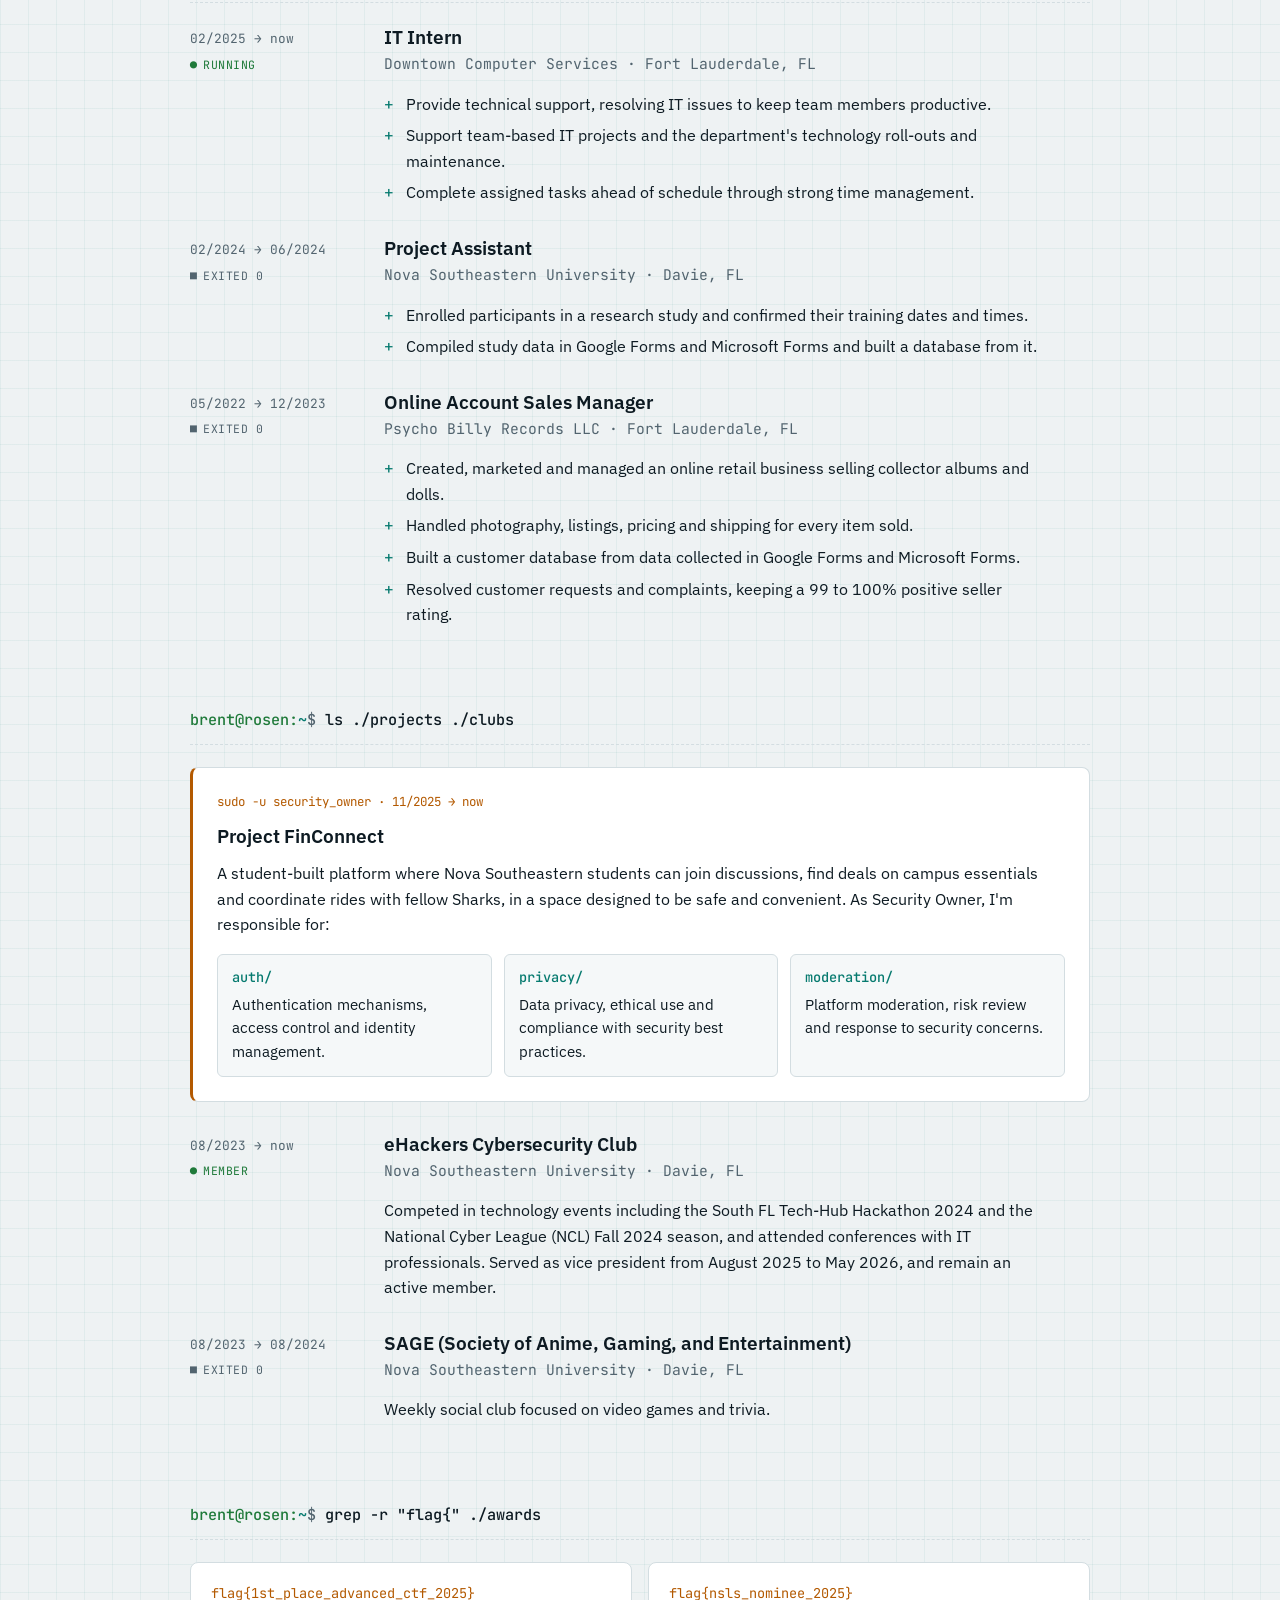
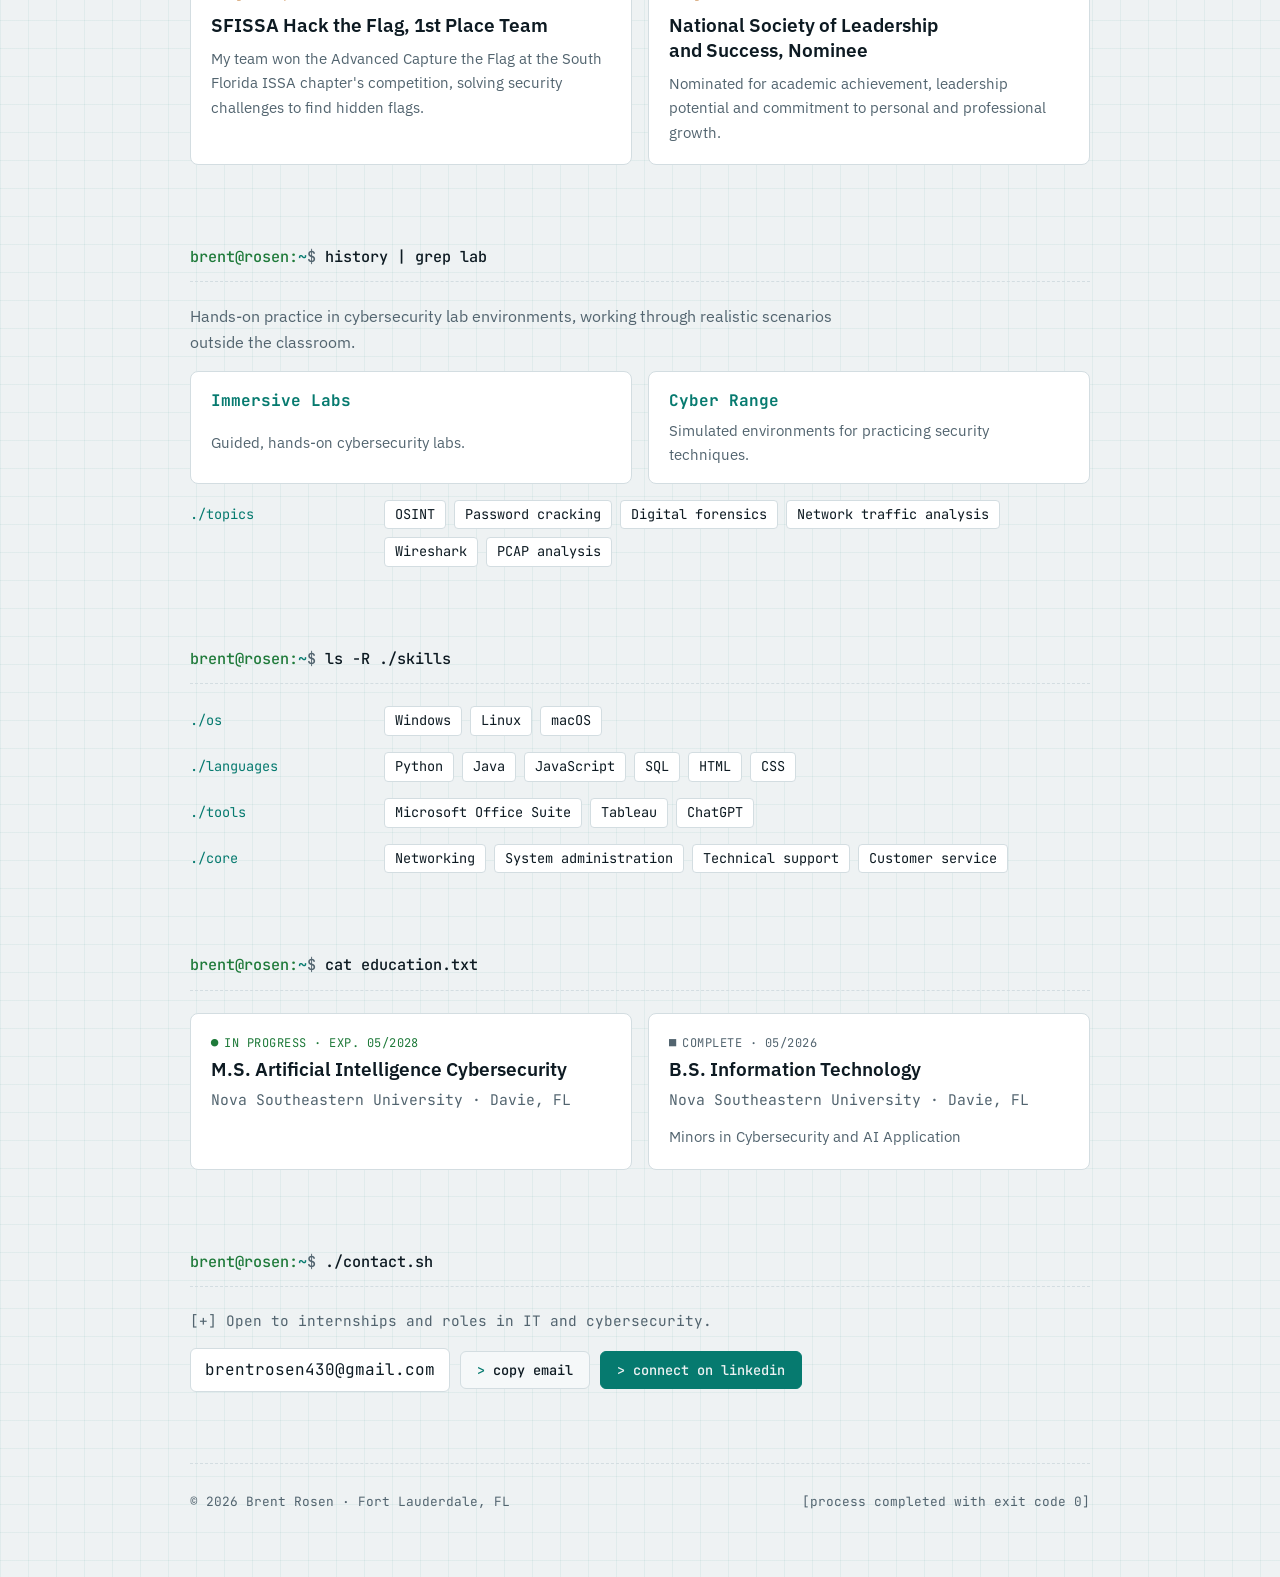
==== commit 91ffe8fb: "Add interactive shell and typing boot-up intro Visitors can type commands (help, whoami, skills, lab" ====
--- a/index.html
+++ b/index.html
@@ -23,6 +23,7 @@
   <div class="wrap">
     <a class="mark" href="#top">brent@rosen<i>:</i><b>~</b><i>$</i></a>
     <ul>
+      <li><a href="#shell">./shell</a></li>
       <li><a href="#experience">./experience</a></li>
       <li><a href="#projects">./projects</a></li>
       <li><a href="#skills">./skills</a></li>
@@ -38,11 +39,11 @@
     <div class="term">
       <div class="term-bar"><i class="dot r"></i><i class="dot y"></i><i class="dot g"></i><span>brent@rosen: ~ (bash)</span></div>
       <div class="term-body">
-        <p><span class="ps">brent@rosen:<b>~</b><i>$</i></span> <span class="cmd">whoami</span></p>
+        <p><span class="ps">brent@rosen:<b>~</b><i>$</i></span> <span class="cmd" data-type="whoami">whoami</span></p>
         <h1>Brent Rosen<span class="cursor" aria-hidden="true"></span></h1>
         <p class="role">IT and cybersecurity student building toward a career in <em>AI-driven security</em>.</p>
         <p class="lede">I have a B.S. in Information Technology from Nova Southeastern University, with minors in Cybersecurity and AI Application, and I'm now pursuing an M.S. in Artificial Intelligence Cybersecurity. I work as an IT intern, own security for a student platform, and am a member of NSU's eHackers cybersecurity club, which I served as vice president. I like hard technical problems and explaining the fixes clearly to the people who depend on them.</p>
-        <p><span class="ps">brent@rosen:<b>~</b><i>$</i></span> <span class="cmd">neofetch --short</span></p>
+        <p><span class="ps">brent@rosen:<b>~</b><i>$</i></span> <span class="cmd" data-type="neofetch --short">neofetch --short</span></p>
         <dl class="fetch">
           <dt>location</dt><dd>Fort Lauderdale, FL</dd>
           <dt>current</dt><dd>IT Intern @ Downtown Computer Services</dd>
@@ -59,6 +60,30 @@
     </div>
   </header>
 
+  <section id="shell" aria-label="Interactive terminal">
+    <h2><span class="ps">brent@rosen:<b>~</b><i>$</i></span> ./interactive.sh</h2>
+    <p class="shell-hint">Prefer the command line? Ask me anything below. Type <b class="mono">help</b> to see the commands, or tap one to start.</p>
+    <div class="term shell" id="shellWin">
+      <div class="term-bar"><i class="dot r"></i><i class="dot y"></i><i class="dot g"></i><span>brent@rosen: ~ (interactive)</span></div>
+      <div class="shell-body" id="shellOut" role="log" aria-live="polite">
+        <p class="dim">Welcome to brent@rosen. Last login: from your browser.</p>
+        <p class="dim">Type <span class="hl">help</span> for a list of commands.</p>
+      </div>
+      <form class="shell-line" id="shellForm" autocomplete="off">
+        <label class="ps" for="shellIn">brent@rosen:<b>~</b><i>$</i></label>
+        <input id="shellIn" name="cmd" type="text" autocomplete="off" autocapitalize="off" autocorrect="off" spellcheck="false" enterkeyhint="send" placeholder="type a command, e.g. help">
+      </form>
+      <div class="shell-quick" aria-label="Quick commands">
+        <button type="button" data-cmd="help">help</button>
+        <button type="button" data-cmd="whoami">whoami</button>
+        <button type="button" data-cmd="experience">experience</button>
+        <button type="button" data-cmd="labs">labs</button>
+        <button type="button" data-cmd="skills">skills</button>
+        <button type="button" data-cmd="contact">contact</button>
+      </div>
+    </div>
+  </section>
+
   <section id="experience">
     <h2><span class="ps">brent@rosen:<b>~</b><i>$</i></span> cat experience.log</h2>
     <div class="log">
--- a/css/style.css
+++ b/css/style.css
@@ -119,6 +119,27 @@
 .btn.primary:hover { background: transparent; color: var(--accent); }
 .btn.primary:hover::before { color: var(--accent); }
 
+/* interactive shell */
+.shell { margin-top: 4px; }
+.shell-body { font-family: var(--mono); font-size: .85rem; padding: 18px clamp(16px, 3vw, 26px) 6px; height: 340px; overflow-y: auto; display: grid; align-content: start; gap: 4px; overscroll-behavior: contain; }
+.shell-body > * { min-width: 0; }
+.shell-body p, .shell-body pre { margin: 0; white-space: pre-wrap; overflow-wrap: anywhere; font: inherit; }
+.shell-body .echo { color: var(--ink); margin-top: 8px; }
+.shell-body .echo:first-child { margin-top: 0; }
+.shell-body .dim { color: var(--muted); }
+.shell-body .hl { color: var(--accent); }
+.shell-body .warn { color: var(--signal); }
+.shell-body .good { color: var(--ok); }
+.shell-body a { color: var(--accent); }
+.shell-line { display: flex; align-items: center; gap: 8px; padding: 10px clamp(16px, 3vw, 26px) 14px; border-top: 1px dashed var(--line); font-family: var(--mono); font-size: .85rem; }
+.shell-line label { flex: none; }
+.shell-line input { flex: 1; min-width: 0; background: transparent; border: 0; outline: 0; color: var(--ink); font: inherit; caret-color: var(--accent); padding: 4px 0; }
+.shell:focus-within { border-color: var(--accent); }
+.shell-quick { display: flex; flex-wrap: wrap; gap: 8px; padding: 0 clamp(16px, 3vw, 26px) 16px; }
+.shell-quick button { font: 500 .78rem var(--mono); color: var(--muted); background: var(--panel-2); border: 1px solid var(--line); border-radius: 4px; padding: 4px 10px; cursor: pointer; }
+.shell-quick button:hover { color: var(--accent); border-color: var(--accent); }
+.shell-hint { color: var(--muted); font-size: .92rem; margin: 0 0 14px; max-width: 66ch; }
+
 /* sections */
 section { padding-block: 40px; }
 h2 {
@@ -198,12 +219,15 @@
   nav .mark i { display: none; }
   .gh span { display: none; }
   .gh { padding: 6px 8px; }
-}
-@media (prefers-reduced-motion: no-preference) {
-  .term-body > * { animation: type .45s ease-out both; }
-  .term-body > *:nth-child(2) { animation-delay: .05s; }
-  .term-body > *:nth-child(3) { animation-delay: .1s; }
-  .term-body > *:nth-child(4) { animation-delay: .15s; }
-  .term-body > *:nth-child(n+5) { animation-delay: .2s; }
-  @keyframes type { from { transform: translateY(6px); opacity: .01; } to { transform: none; opacity: 1; } }
-}
+  nav { padding-block: 8px; }
+  nav .wrap { row-gap: 6px; }
+  .gh { margin-left: auto; }
+  nav ul { order: 3; flex: 1 0 100%; margin: 0; flex-wrap: nowrap; overflow-x: auto; gap: 14px; padding-bottom: 2px; scrollbar-width: none; }
+  nav ul::-webkit-scrollbar { display: none; }
+  nav ul a { white-space: nowrap; }
+}
+/* boot sequence (added by JS only; without JS or with reduced motion everything is static) */
+.term-body > .pending { visibility: hidden; }
+.term-body > .shown { animation: rise .35s ease-out both; }
+.typing::after { content: ""; display: inline-block; width: .55em; height: 1em; background: var(--accent); vertical-align: -0.15em; margin-left: 2px; }
+@keyframes rise { from { transform: translateY(6px); opacity: .01; } to { transform: none; opacity: 1; } }
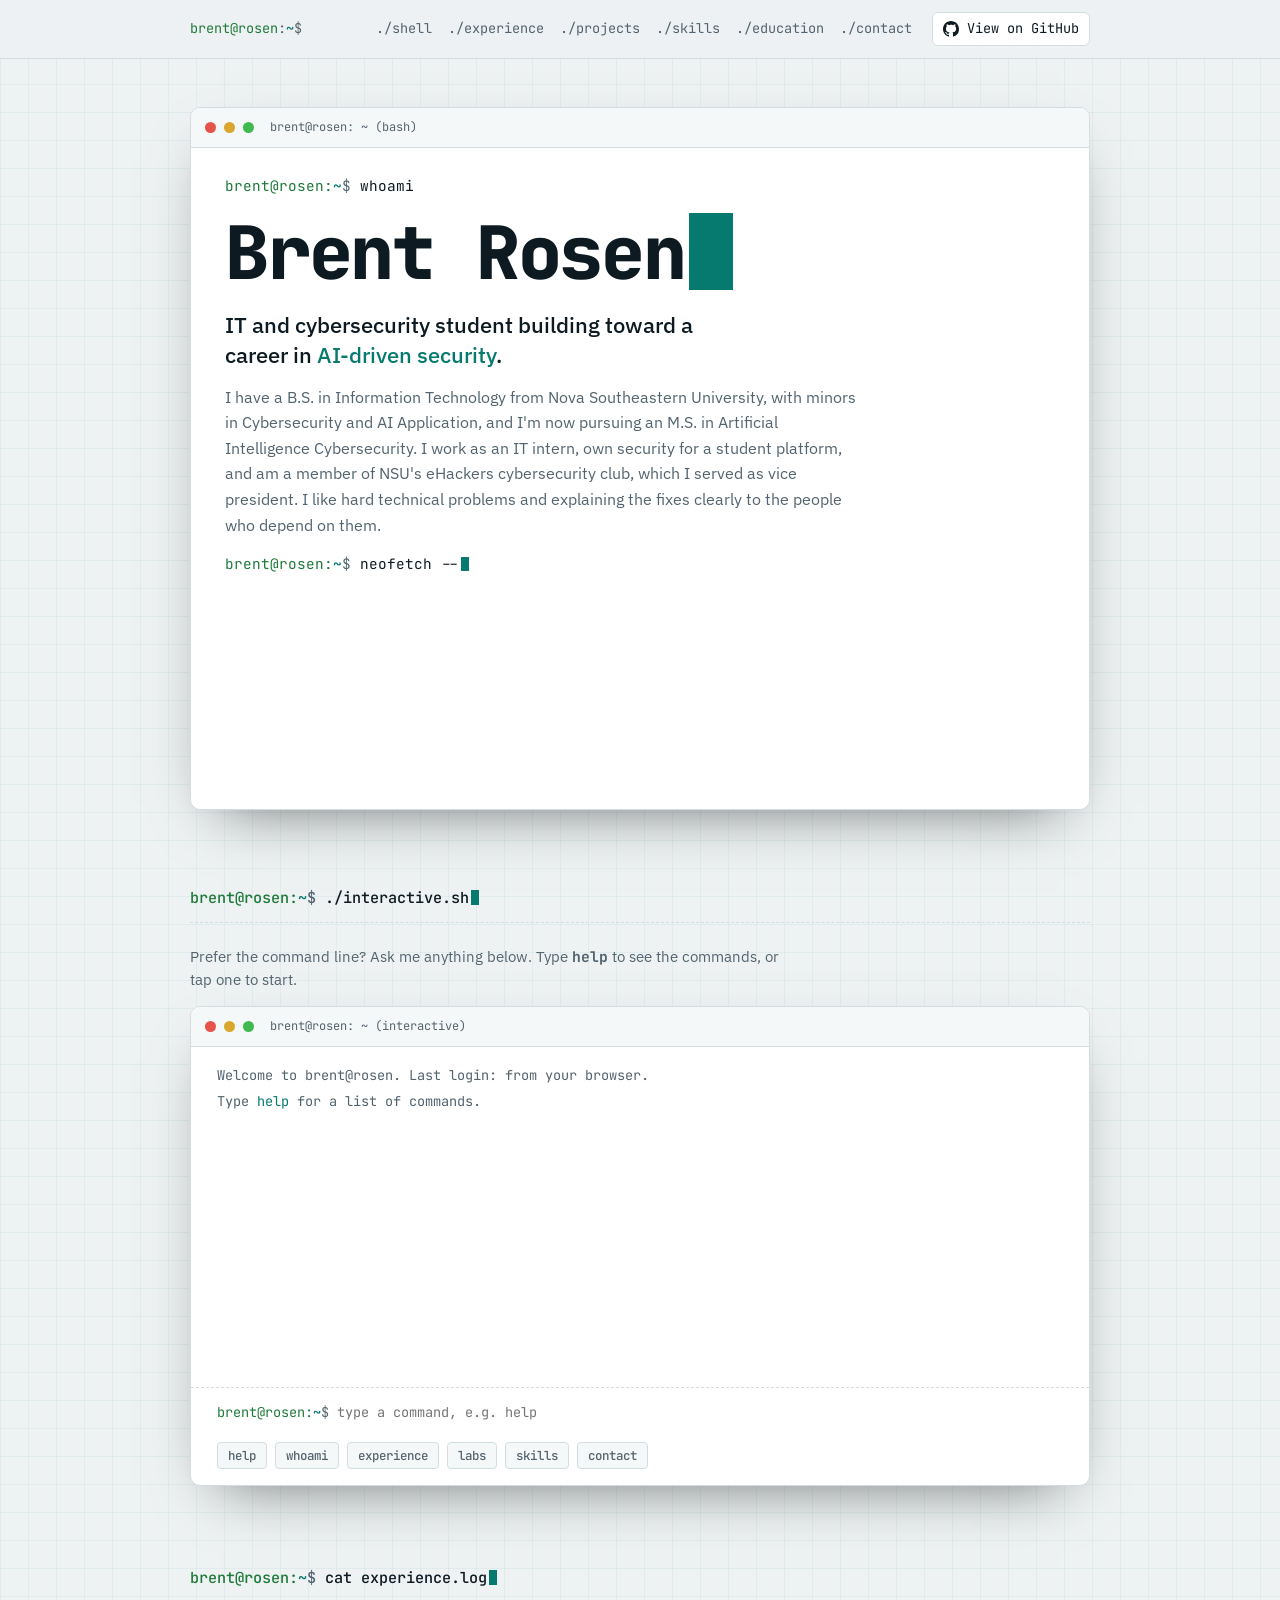
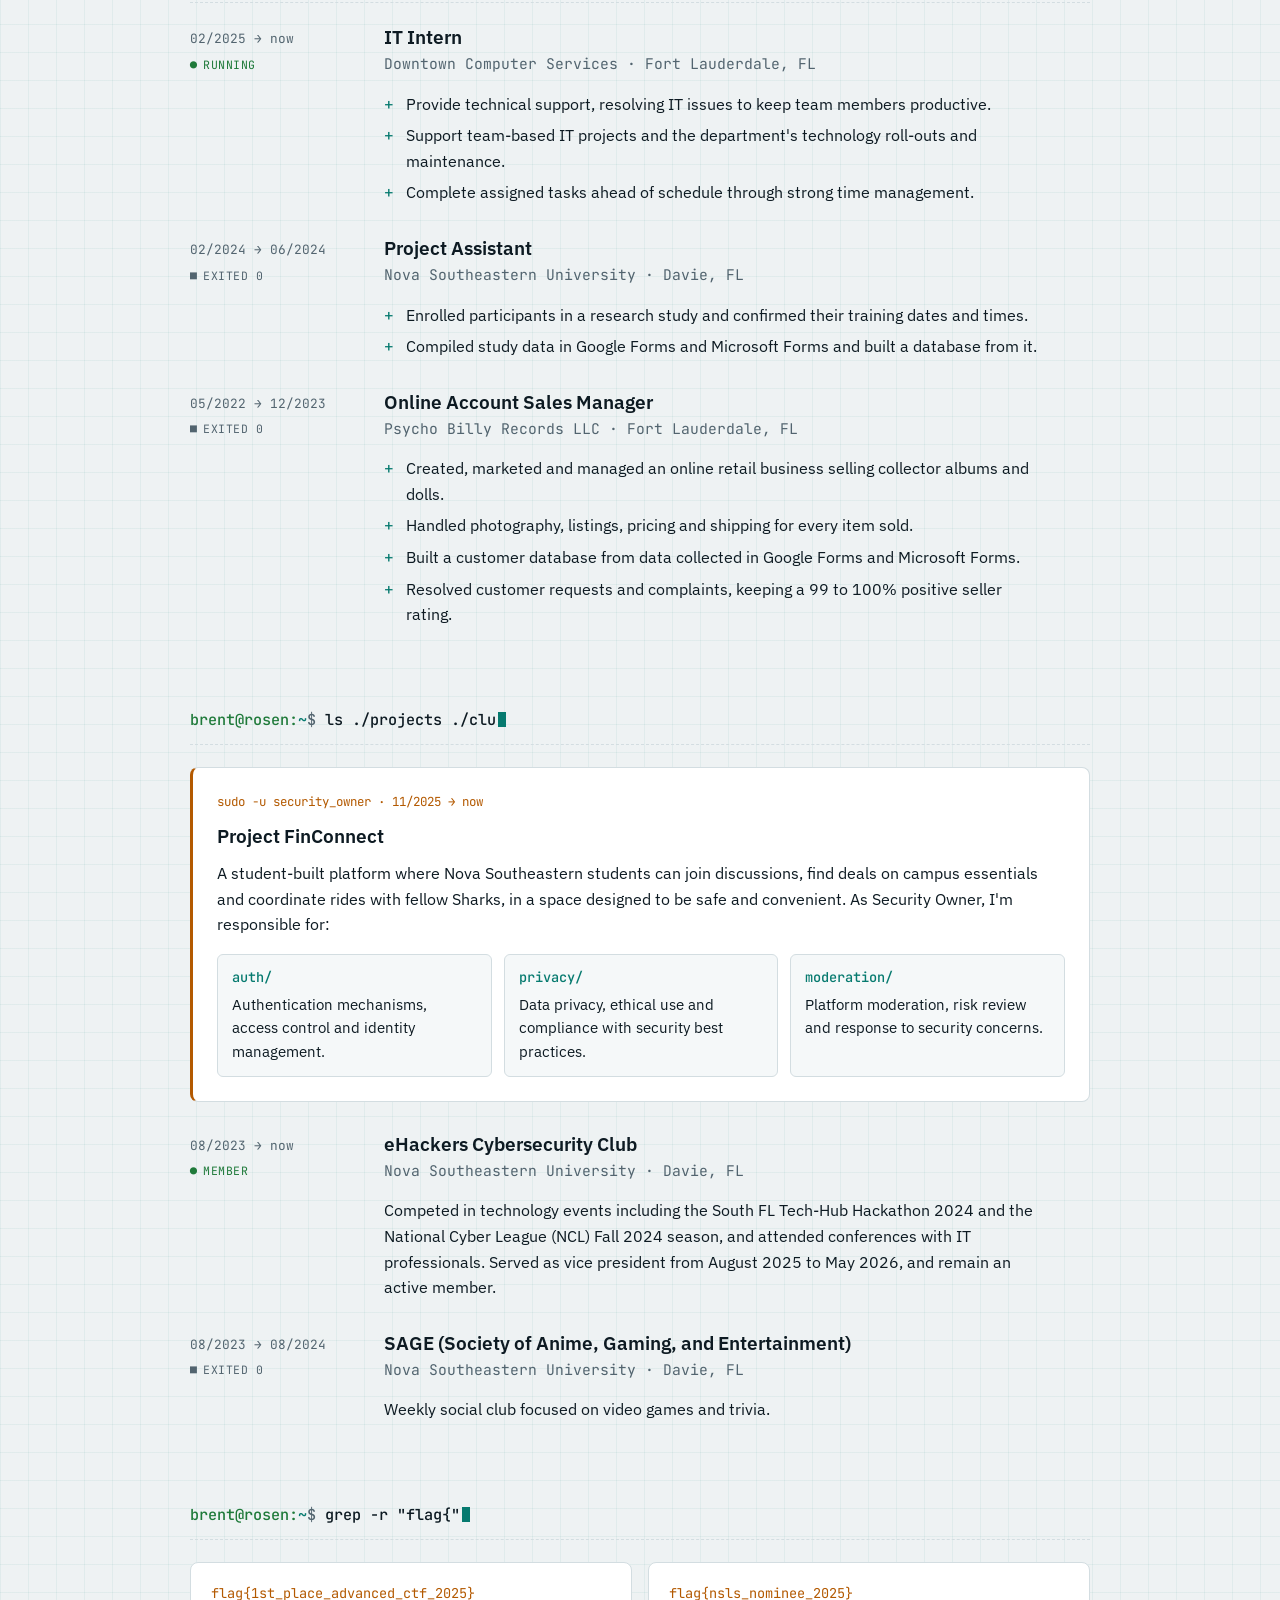
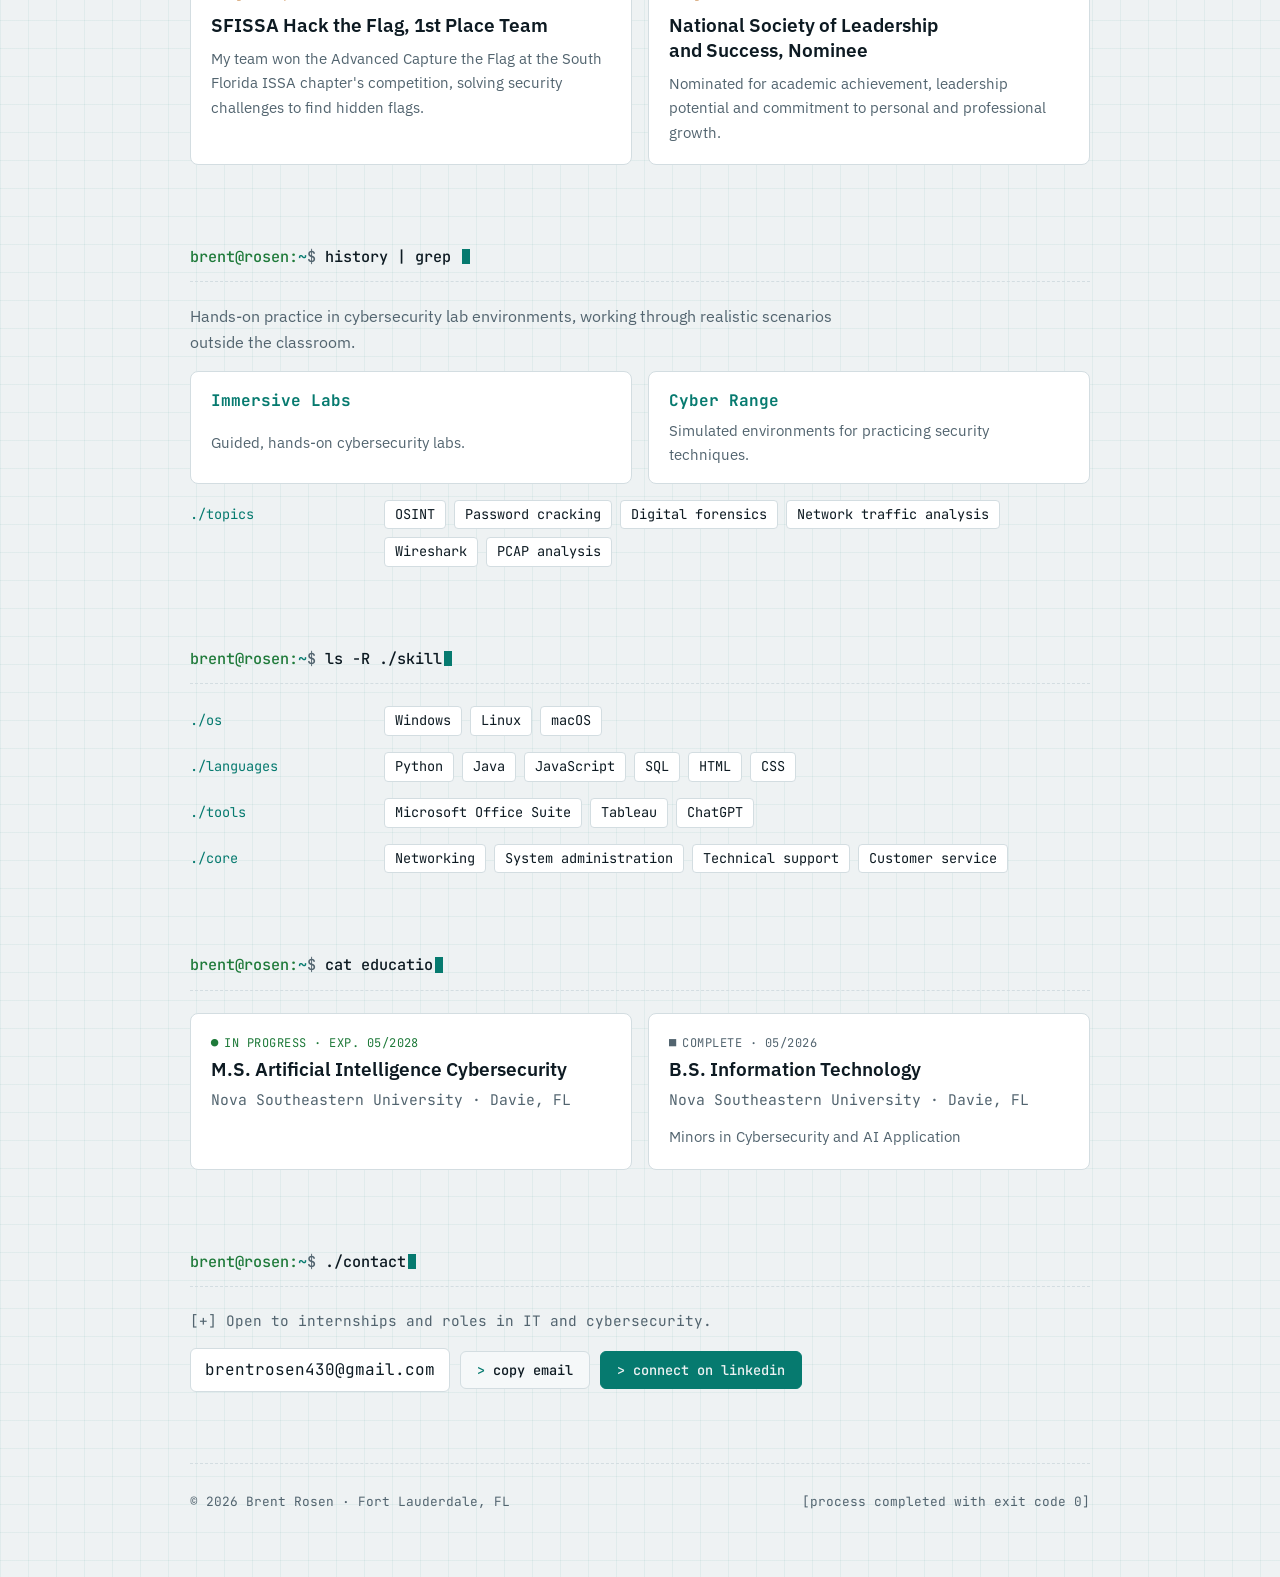
==== commit 07757fbe: "Add terminal-style link preview image Co-Authored-By: Claude Opus 5.5 (1M context) <noreply@anthropi" ====
--- a/index.html
+++ b/index.html
@@ -10,7 +10,12 @@
 <meta property="og:url" content="https://brentrosen.github.io/">
 <meta property="og:title" content="Brent Rosen | IT &amp; Cybersecurity">
 <meta property="og:description" content="IT and cybersecurity student at Nova Southeastern University. Experience, projects, CTF wins and hands-on labs.">
-<meta name="twitter:card" content="summary">
+<meta property="og:image" content="https://brentrosen.github.io/assets/og-card.png">
+<meta property="og:image:width" content="1200">
+<meta property="og:image:height" content="630">
+<meta property="og:image:alt" content="Terminal window reading: whoami, Brent Rosen, IT and cybersecurity student">
+<meta name="twitter:card" content="summary_large_image">
+<meta name="twitter:image" content="https://brentrosen.github.io/assets/og-card.png">
 <title>Brent Rosen</title>
 <meta name="description" content="Brent Rosen, IT and cybersecurity student at Nova Southeastern University.">
 <link rel="preconnect" href="https://fonts.googleapis.com">
--- a/css/style.css
+++ b/css/style.css
@@ -140,6 +140,13 @@
 .shell-quick button:hover { color: var(--accent); border-color: var(--accent); }
 .shell-hint { color: var(--muted); font-size: .92rem; margin: 0 0 14px; max-width: 66ch; }
 
+/* scroll reveal (classes added by JS only; without JS or with reduced motion the page is static) */
+.rv { opacity: 0; transform: translateY(16px); transition: opacity .55s ease-out, transform .55s cubic-bezier(.2,.7,.2,1); }
+.rv.rv-in { opacity: 1; transform: none; }
+h2 .typing-h::after { content: ""; display: inline-block; width: .55em; height: 1em; background: var(--accent); vertical-align: -0.15em; margin-left: 2px; }
+nav::after { content: ""; position: absolute; left: 0; bottom: -1px; height: 2px; width: calc(var(--scroll, 0) * 100%); background: var(--accent); }
+@media print { .rv { opacity: 1 !important; transform: none !important; } }
+
 /* sections */
 section { padding-block: 40px; }
 h2 {
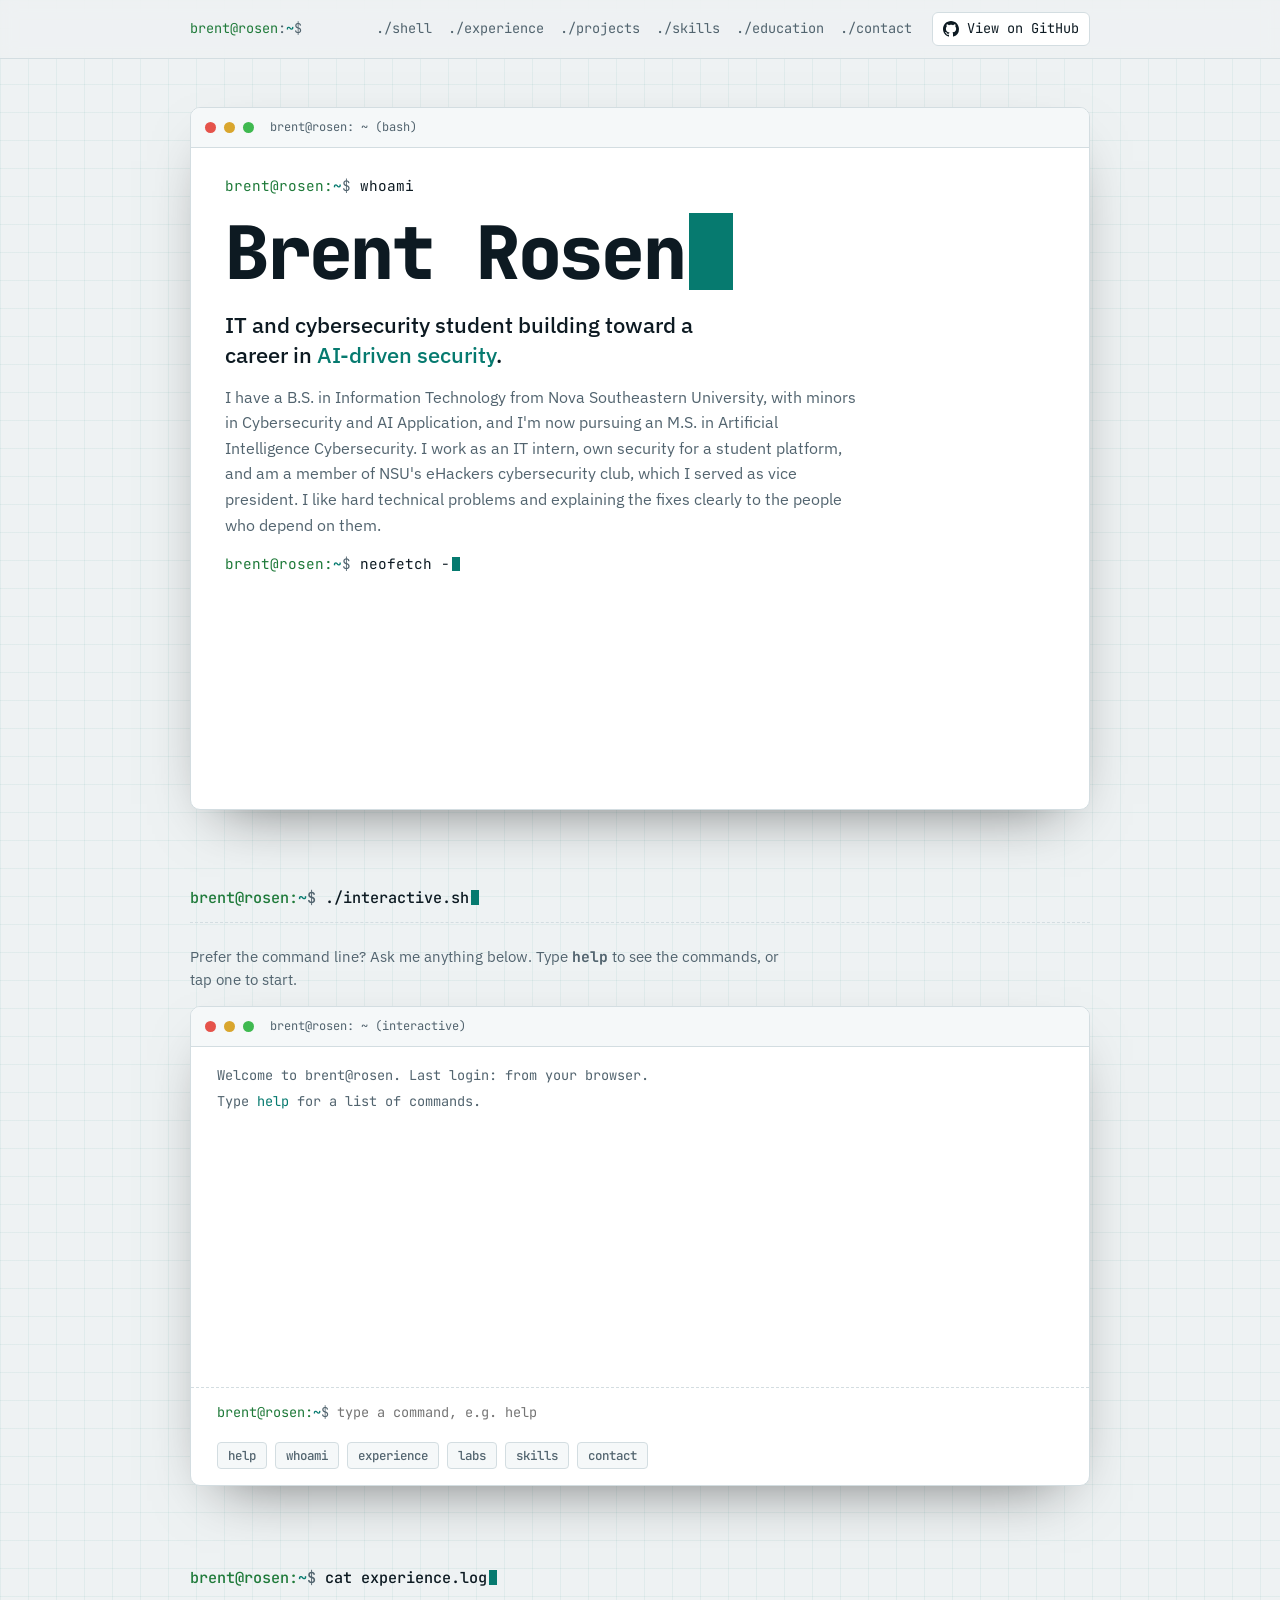
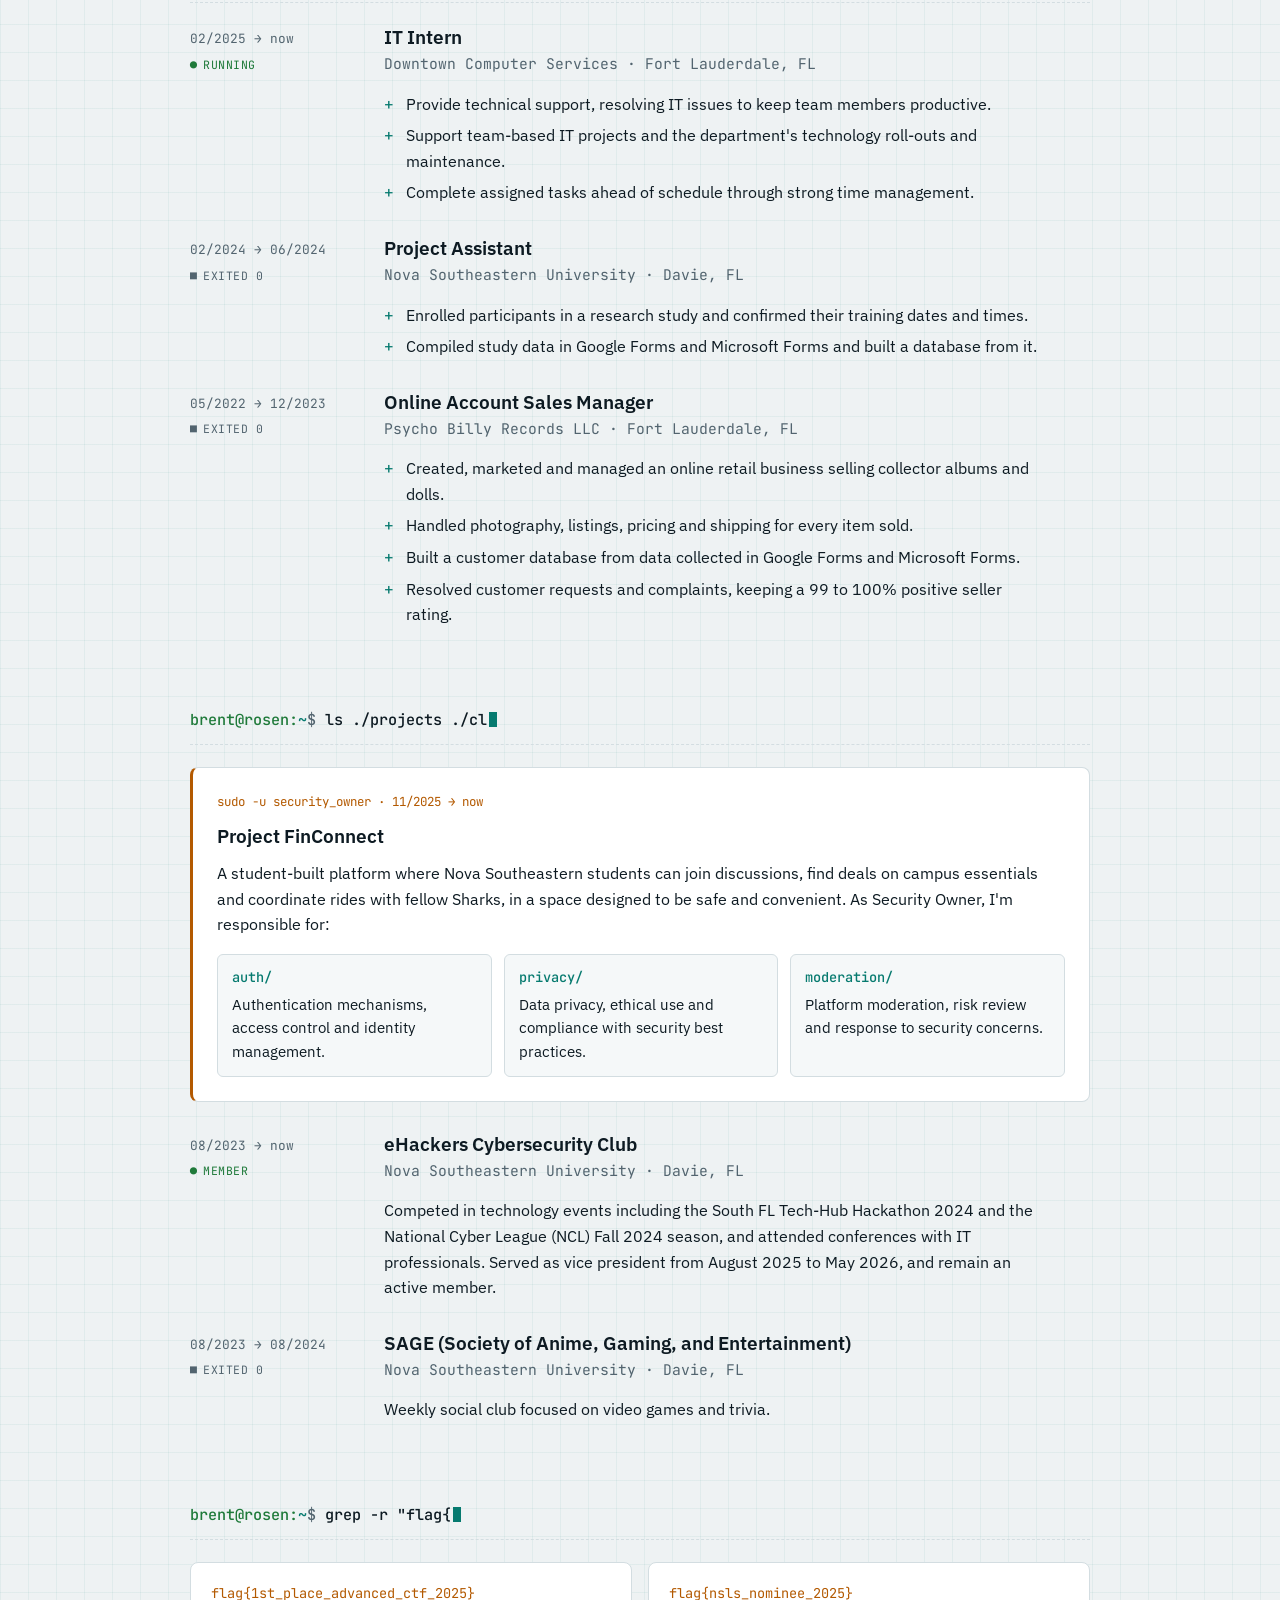
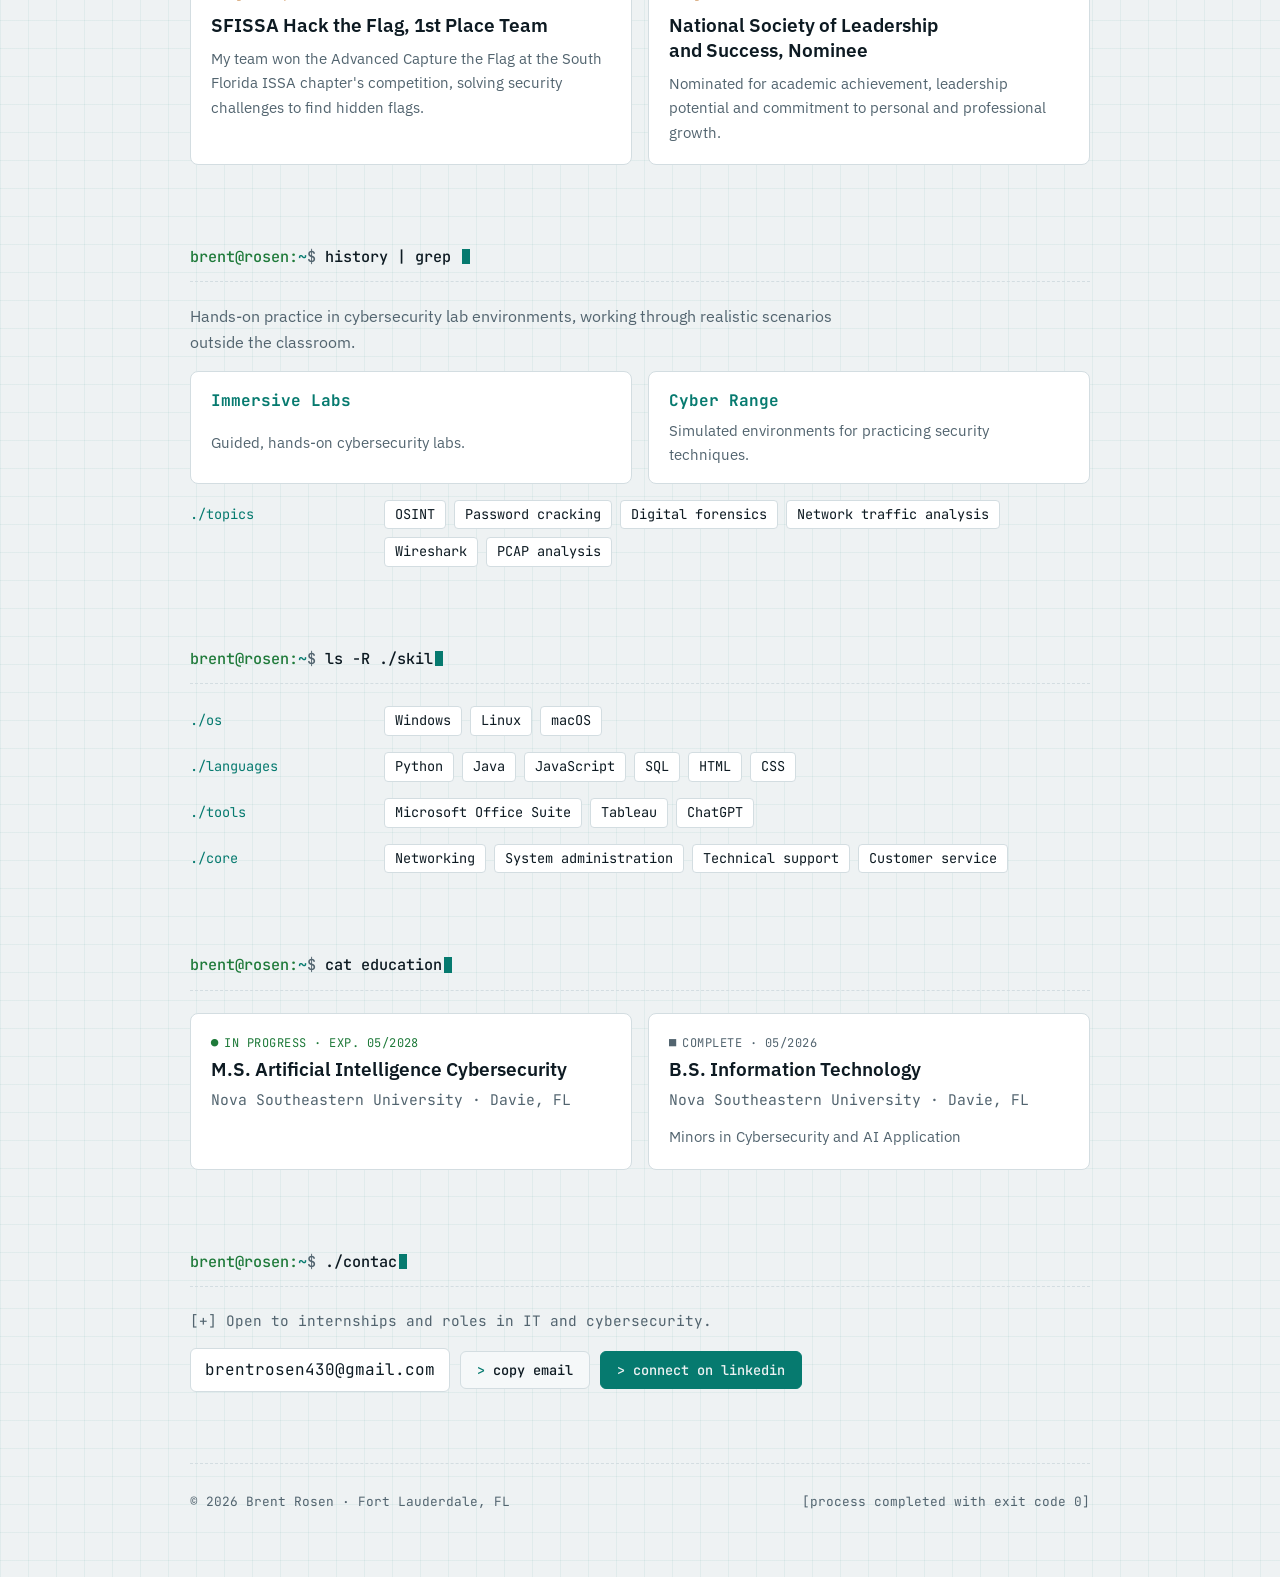
==== commit beacb998: "Show animations with Reduce Motion on; bust CSS/JS cache With Reduce Motion enabled the page now fad" ====
--- a/index.html
+++ b/index.html
@@ -21,7 +21,7 @@
 <link rel="preconnect" href="https://fonts.googleapis.com">
 <link rel="preconnect" href="https://fonts.gstatic.com" crossorigin>
 <link rel="stylesheet" href="https://fonts.googleapis.com/css2?family=JetBrains+Mono:wght@400;500;700;800&family=IBM+Plex+Sans:wght@400;500;600&display=swap">
-<link rel="stylesheet" href="css/style.css">
+<link rel="stylesheet" href="css/style.css?v=4ada2ea4">
 </head>
 <body>
 <nav>
@@ -228,6 +228,6 @@
 
   <footer><span>© 2026 Brent Rosen · Fort Lauderdale, FL</span><span>[process completed with exit code 0]</span></footer>
 </main>
-<script src="js/main.js"></script>
+<script src="js/main.js?v=4ada2ea4"></script>
 </body>
 </html>
--- a/css/style.css
+++ b/css/style.css
@@ -146,6 +146,13 @@
 h2 .typing-h::after { content: ""; display: inline-block; width: .55em; height: 1em; background: var(--accent); vertical-align: -0.15em; margin-left: 2px; }
 nav::after { content: ""; position: absolute; left: 0; bottom: -1px; height: 2px; width: calc(var(--scroll, 0) * 100%); background: var(--accent); }
 @media print { .rv { opacity: 1 !important; transform: none !important; } }
+/* reduced motion: keep the fades and typing, drop the sliding */
+@media (prefers-reduced-motion: reduce) {
+  .rv { transform: none; transition: opacity .5s ease-out; }
+  .term-body > .shown { animation: fade .35s ease-out both; }
+  html { scroll-behavior: auto; }
+}
+@keyframes fade { from { opacity: .01; } to { opacity: 1; } }
 
 /* sections */
 section { padding-block: 40px; }
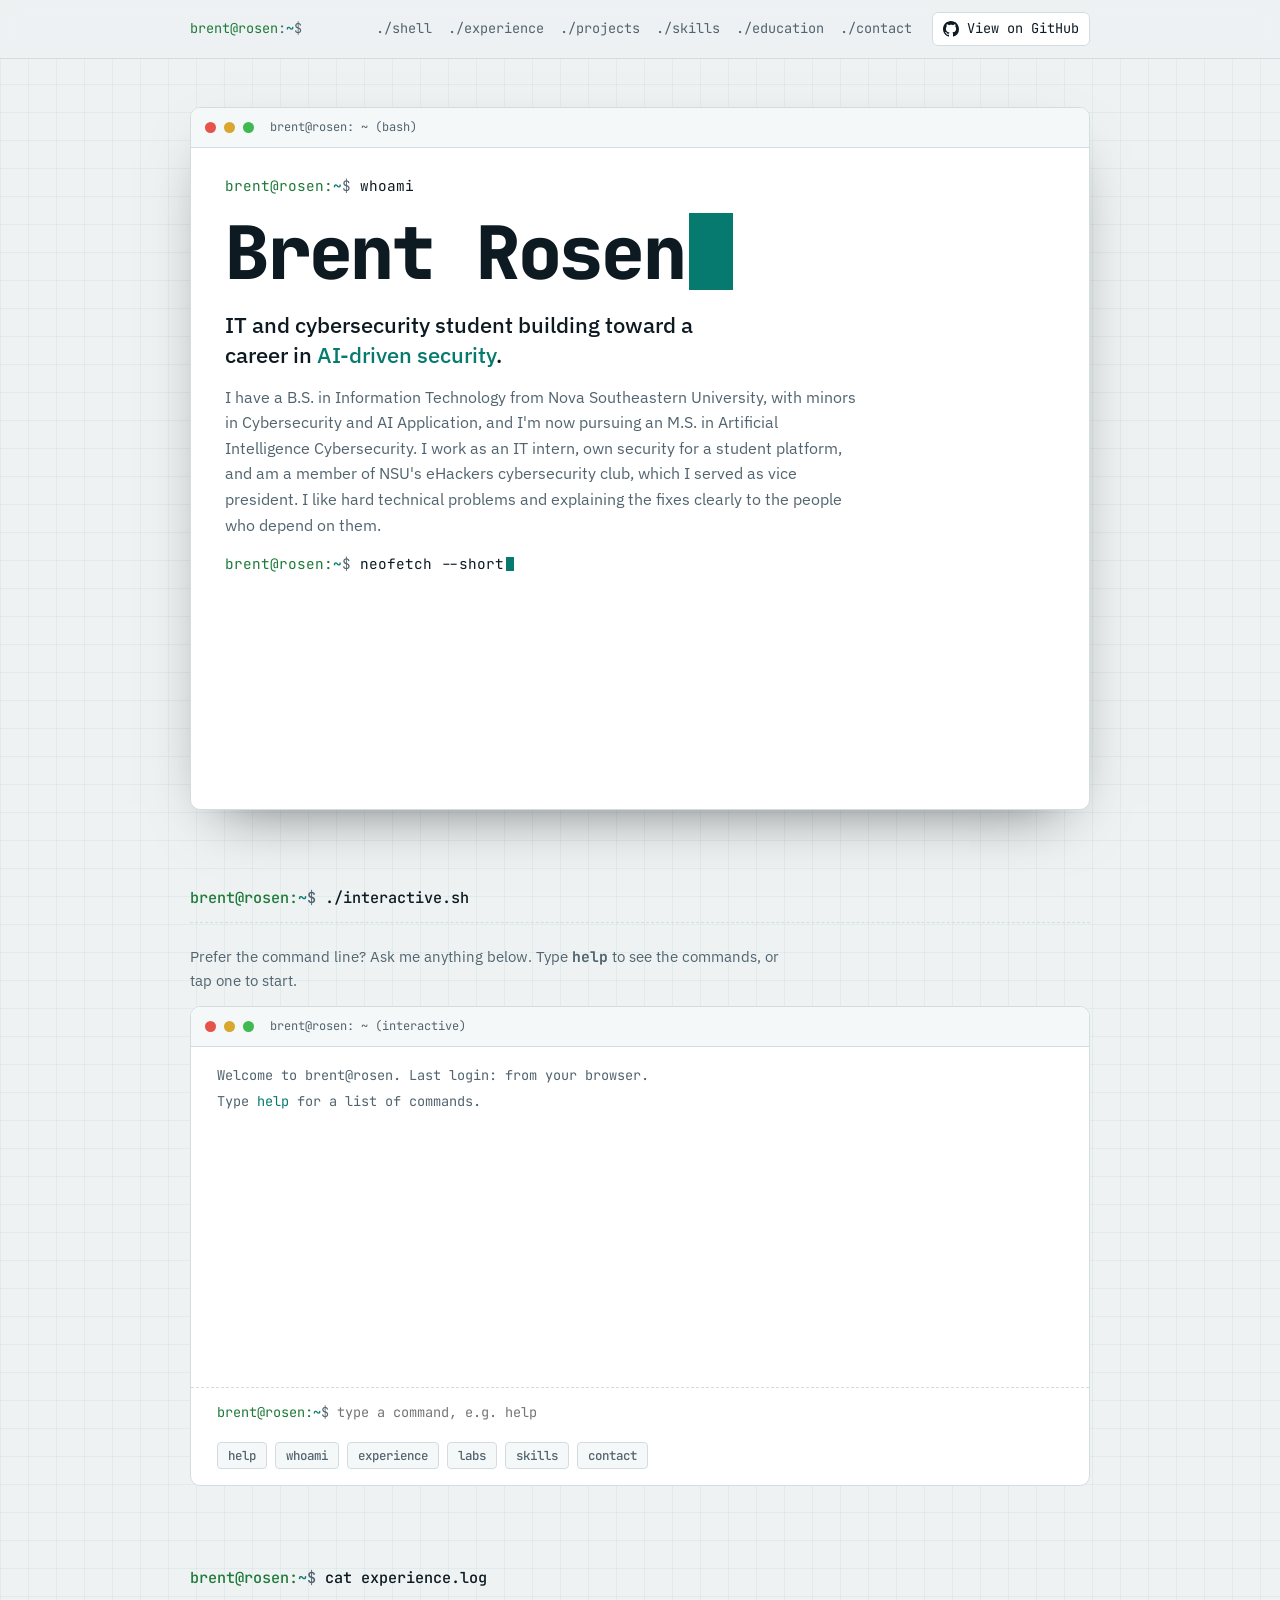
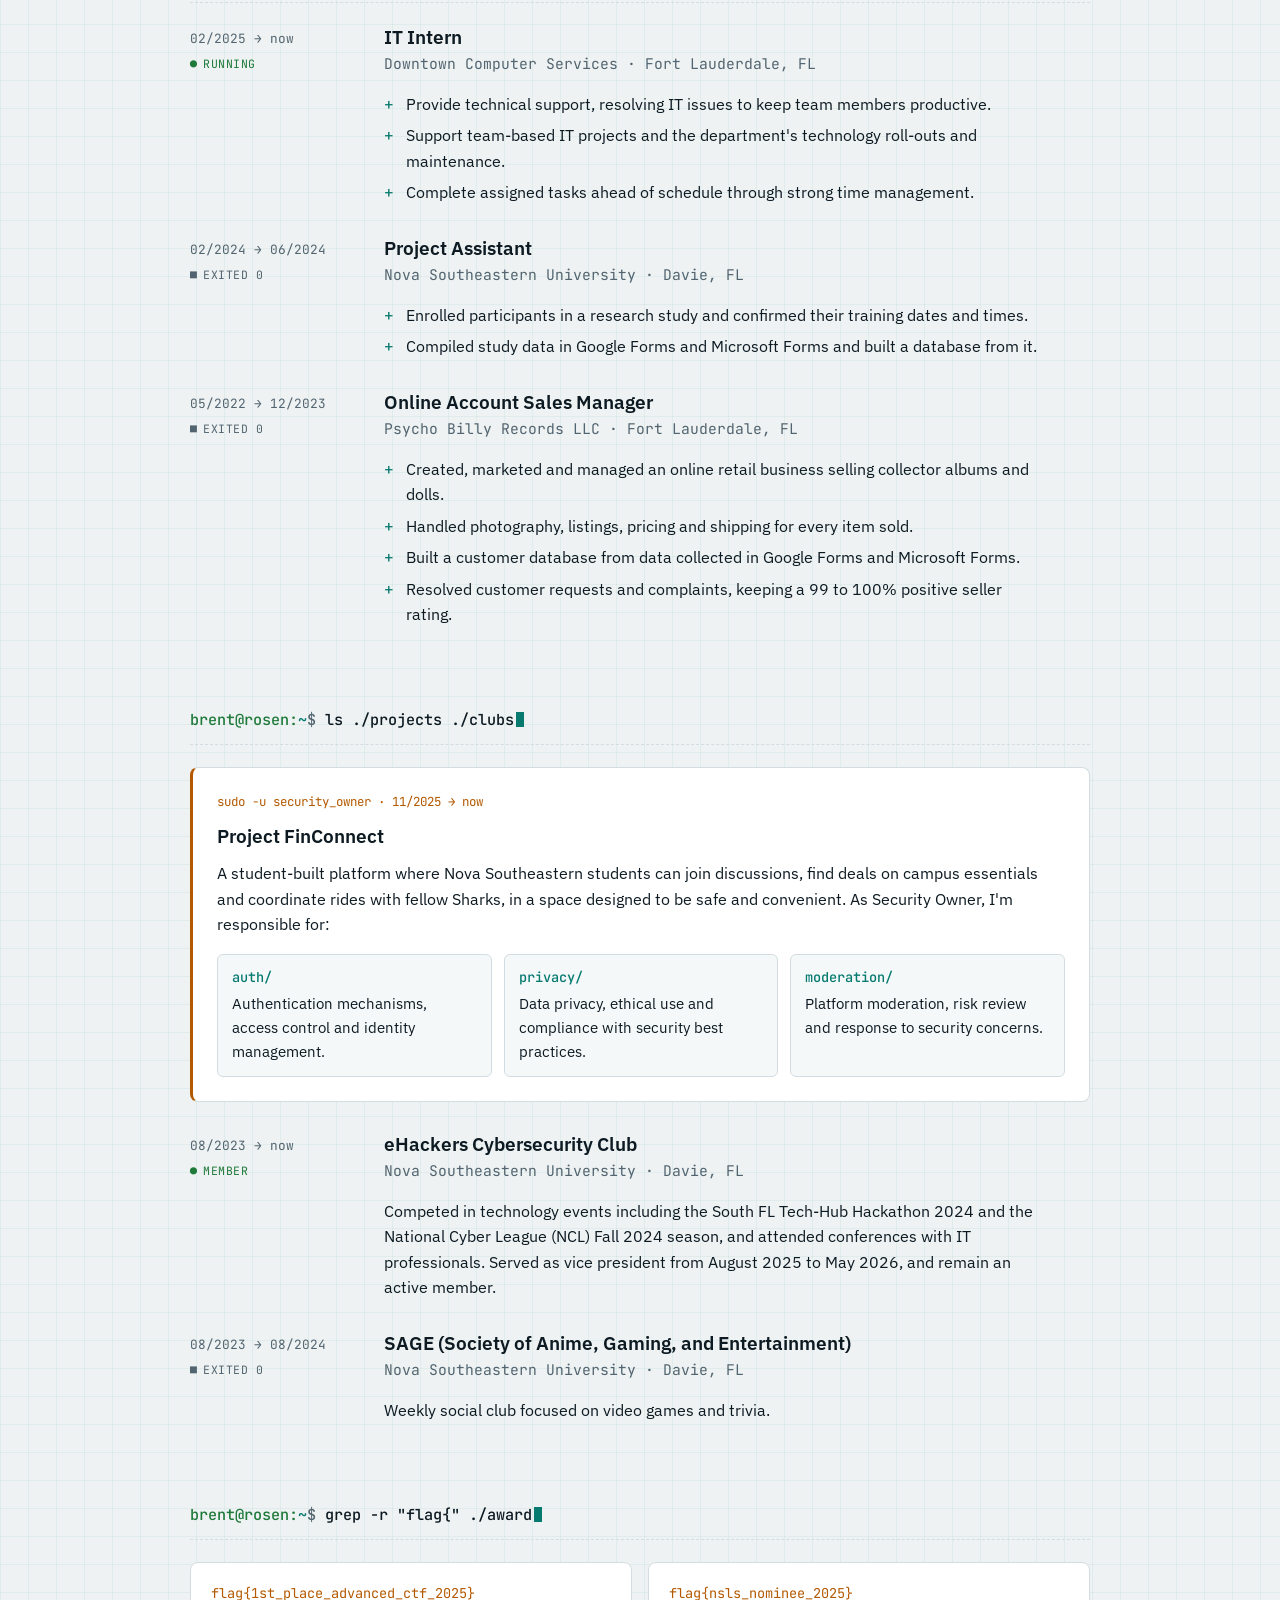
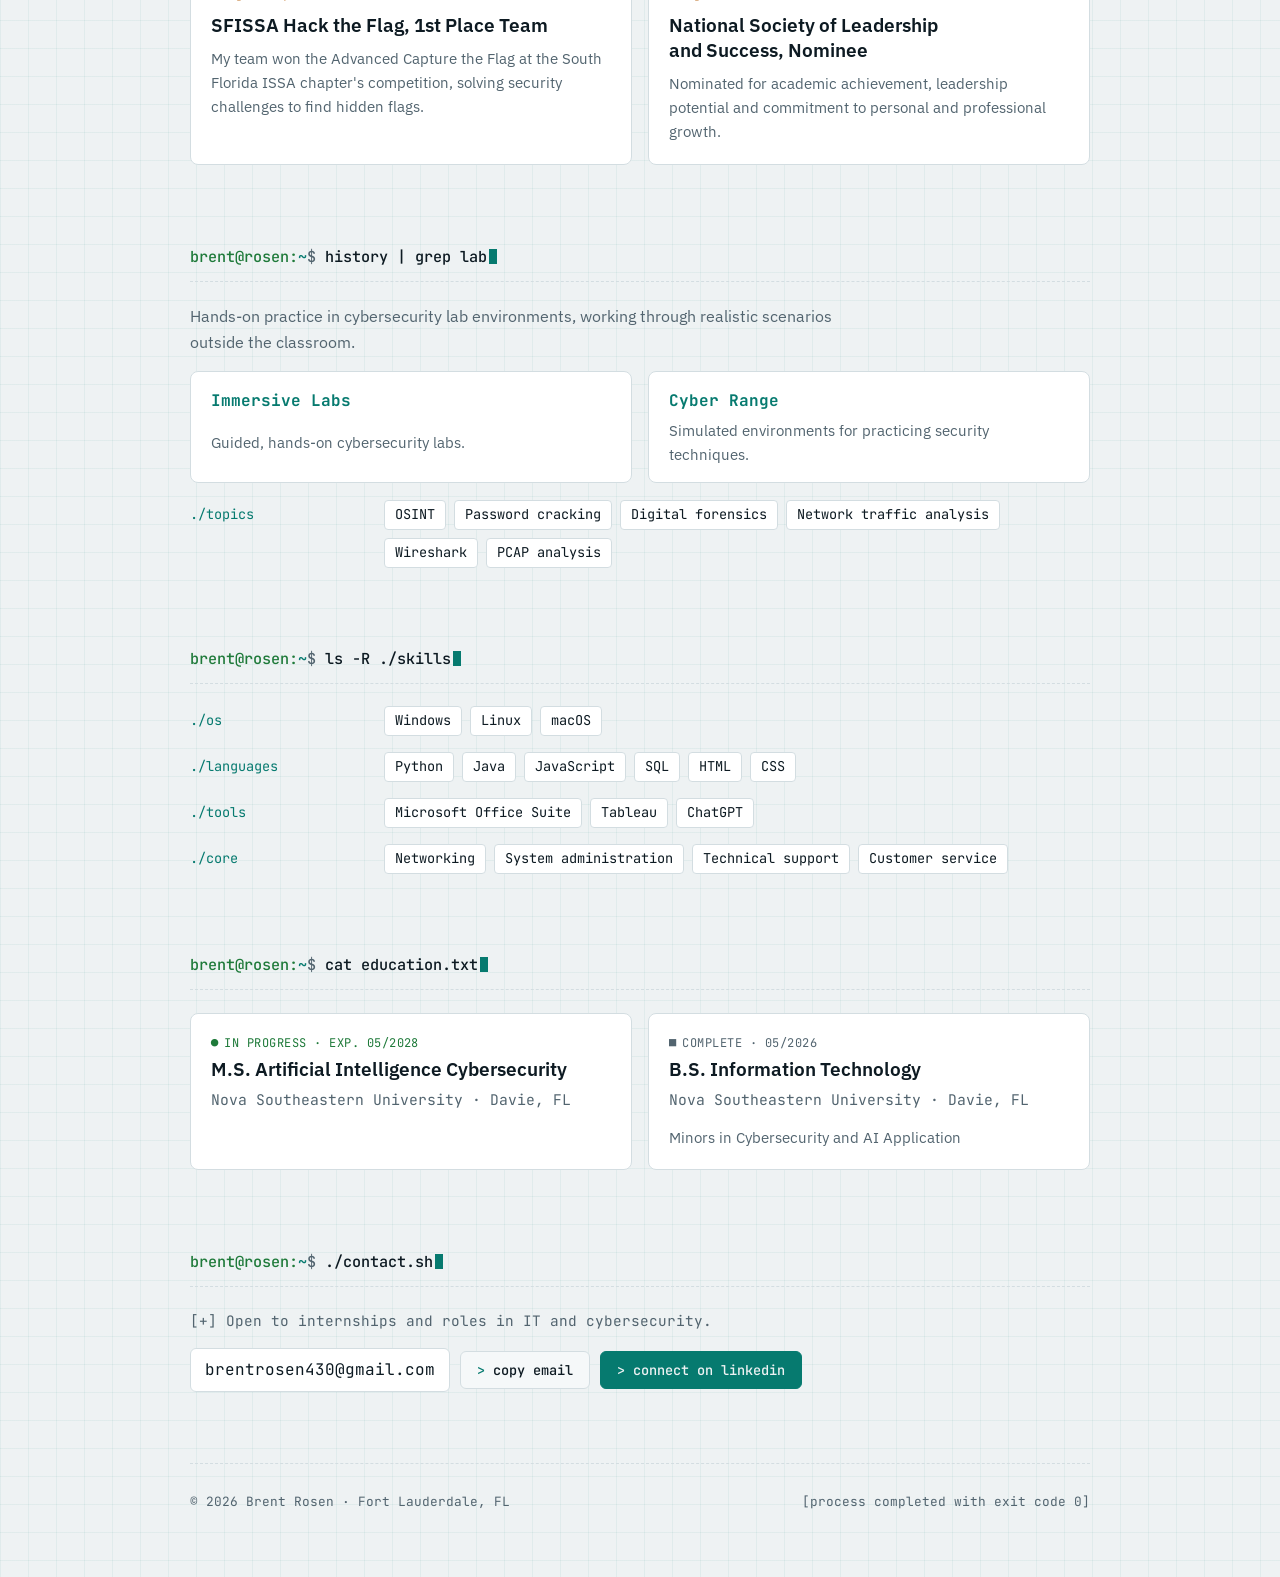
==== commit 7b8a1b1d: "Smooth out scrolling past the interactive shell Progress bar now animates with a GPU transform inste" ====
--- a/index.html
+++ b/index.html
@@ -21,7 +21,7 @@
 <link rel="preconnect" href="https://fonts.googleapis.com">
 <link rel="preconnect" href="https://fonts.gstatic.com" crossorigin>
 <link rel="stylesheet" href="https://fonts.googleapis.com/css2?family=JetBrains+Mono:wght@400;500;700;800&family=IBM+Plex+Sans:wght@400;500;600&display=swap">
-<link rel="stylesheet" href="css/style.css?v=4ada2ea4">
+<link rel="stylesheet" href="css/style.css?v=8d629b83">
 </head>
 <body>
 <nav>
@@ -228,6 +228,6 @@
 
   <footer><span>© 2026 Brent Rosen · Fort Lauderdale, FL</span><span>[process completed with exit code 0]</span></footer>
 </main>
-<script src="js/main.js?v=4ada2ea4"></script>
+<script src="js/main.js?v=8d629b83"></script>
 </body>
 </html>
--- a/css/style.css
+++ b/css/style.css
@@ -120,7 +120,7 @@
 .btn.primary:hover::before { color: var(--accent); }
 
 /* interactive shell */
-.shell { margin-top: 4px; }
+.shell { margin-top: 4px; box-shadow: none; contain: layout paint; }
 .shell-body { font-family: var(--mono); font-size: .85rem; padding: 18px clamp(16px, 3vw, 26px) 6px; height: 340px; overflow-y: auto; display: grid; align-content: start; gap: 4px; overscroll-behavior: contain; }
 .shell-body > * { min-width: 0; }
 .shell-body p, .shell-body pre { margin: 0; white-space: pre-wrap; overflow-wrap: anywhere; font: inherit; }
@@ -141,10 +141,11 @@
 .shell-hint { color: var(--muted); font-size: .92rem; margin: 0 0 14px; max-width: 66ch; }
 
 /* scroll reveal (classes added by JS only; without JS or with reduced motion the page is static) */
-.rv { opacity: 0; transform: translateY(16px); transition: opacity .55s ease-out, transform .55s cubic-bezier(.2,.7,.2,1); }
+.rv { opacity: 0; transform: translate3d(0, 16px, 0); transition: opacity .5s ease-out, transform .5s cubic-bezier(.2,.7,.2,1); will-change: opacity, transform; }
+.rv-done { will-change: auto; }
 .rv.rv-in { opacity: 1; transform: none; }
 h2 .typing-h::after { content: ""; display: inline-block; width: .55em; height: 1em; background: var(--accent); vertical-align: -0.15em; margin-left: 2px; }
-nav::after { content: ""; position: absolute; left: 0; bottom: -1px; height: 2px; width: calc(var(--scroll, 0) * 100%); background: var(--accent); }
+.progress { position: absolute; left: 0; right: 0; bottom: -1px; height: 2px; background: var(--accent); transform: scaleX(0); transform-origin: 0 50%; will-change: transform; pointer-events: none; }
 @media print { .rv { opacity: 1 !important; transform: none !important; } }
 /* reduced motion: keep the fades and typing, drop the sliding */
 @media (prefers-reduced-motion: reduce) {
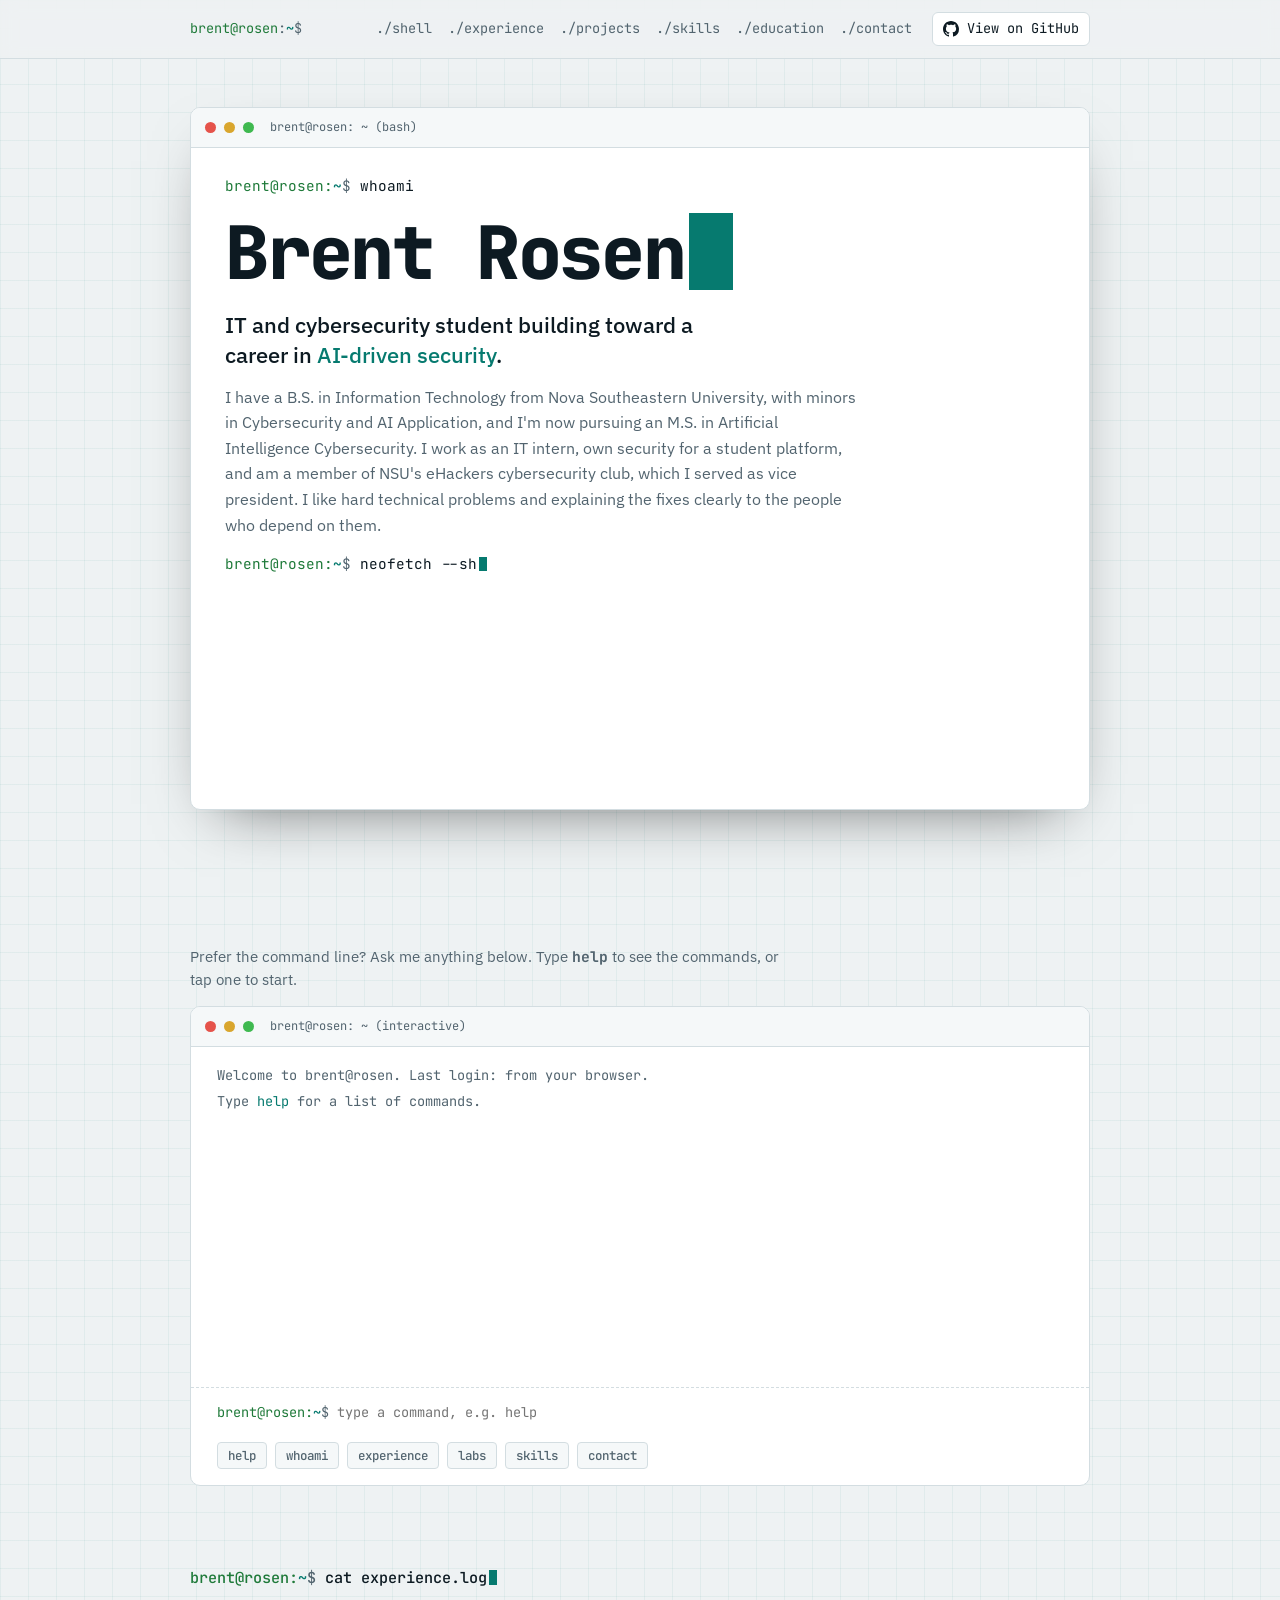
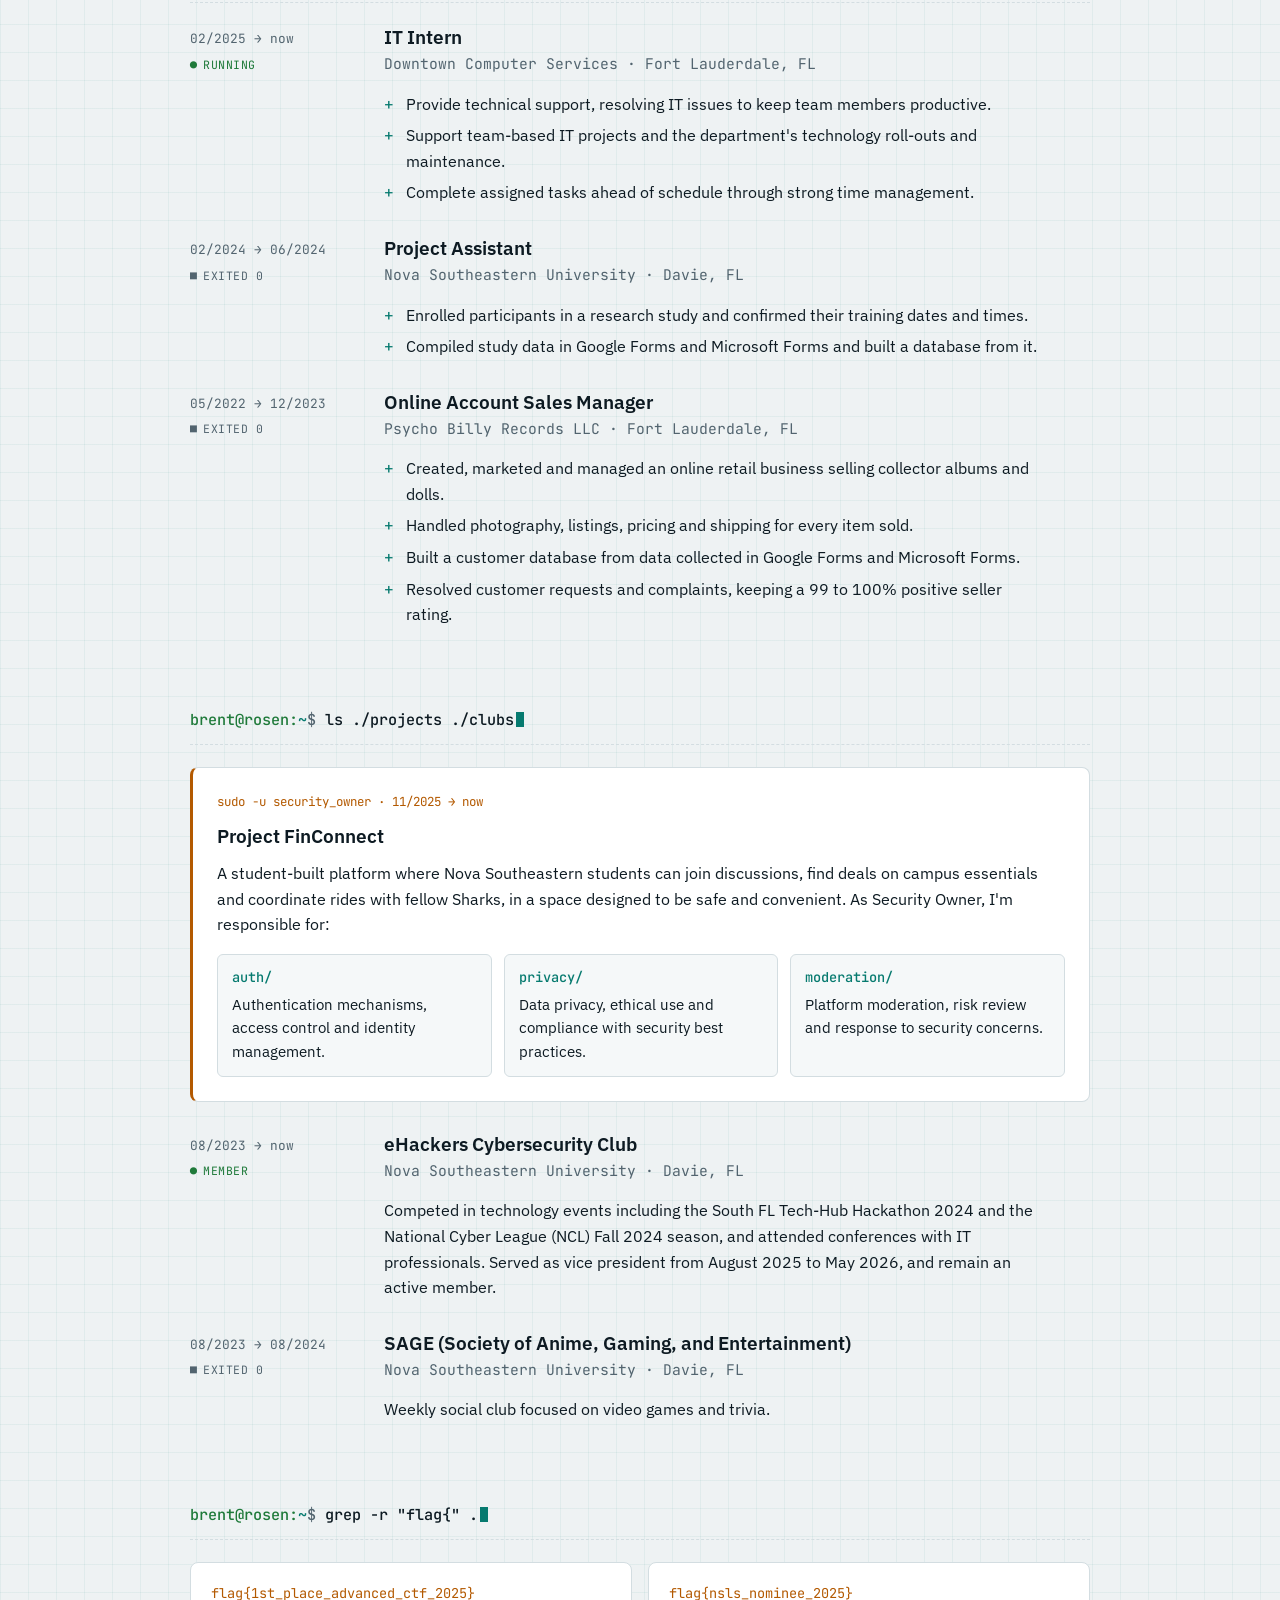
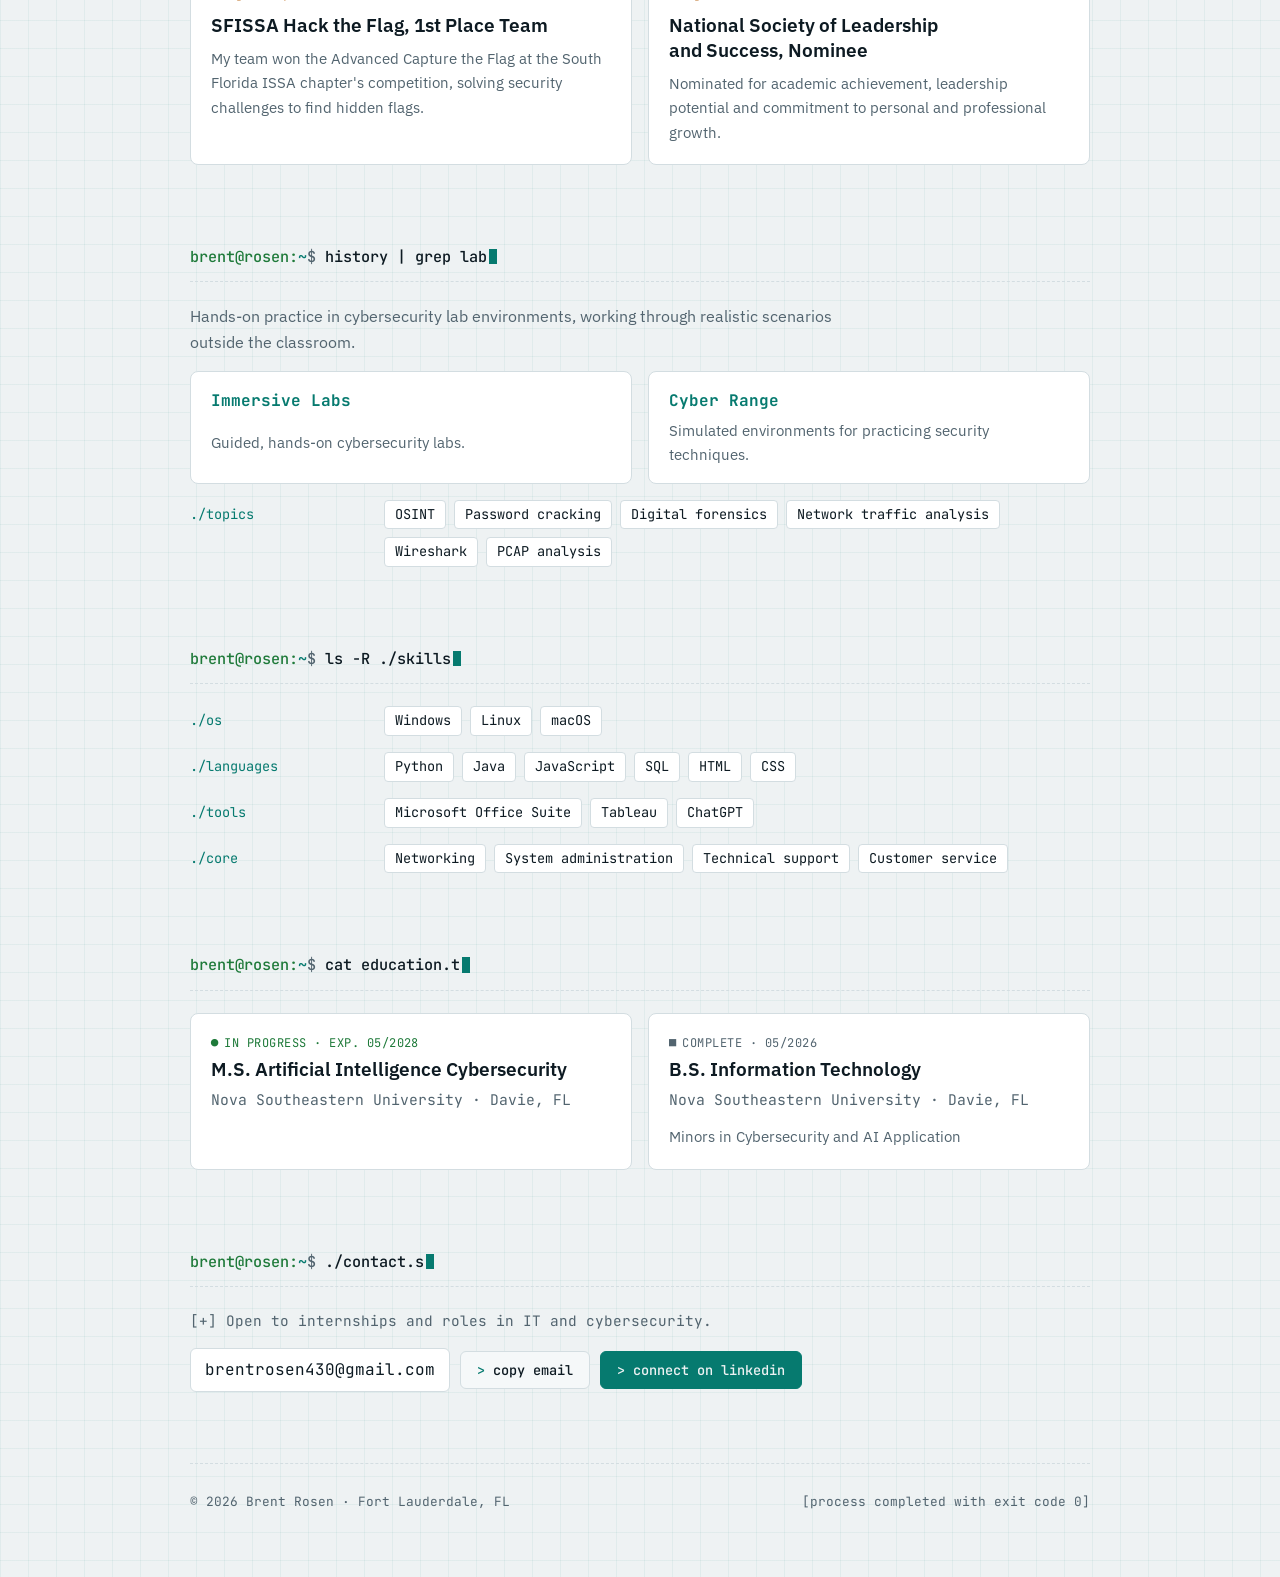
==== commit bbc45cdf: "Animate sections in both scroll directions Items now reset when they leave the screen and slide back" ====
--- a/index.html
+++ b/index.html
@@ -21,7 +21,7 @@
 <link rel="preconnect" href="https://fonts.googleapis.com">
 <link rel="preconnect" href="https://fonts.gstatic.com" crossorigin>
 <link rel="stylesheet" href="https://fonts.googleapis.com/css2?family=JetBrains+Mono:wght@400;500;700;800&family=IBM+Plex+Sans:wght@400;500;600&display=swap">
-<link rel="stylesheet" href="css/style.css?v=8d629b83">
+<link rel="stylesheet" href="css/style.css?v=5294e9d6">
 </head>
 <body>
 <nav>
@@ -228,6 +228,6 @@
 
   <footer><span>© 2026 Brent Rosen · Fort Lauderdale, FL</span><span>[process completed with exit code 0]</span></footer>
 </main>
-<script src="js/main.js?v=8d629b83"></script>
+<script src="js/main.js?v=5294e9d6"></script>
 </body>
 </html>
--- a/css/style.css
+++ b/css/style.css
@@ -141,15 +141,15 @@
 .shell-hint { color: var(--muted); font-size: .92rem; margin: 0 0 14px; max-width: 66ch; }
 
 /* scroll reveal (classes added by JS only; without JS or with reduced motion the page is static) */
-.rv { opacity: 0; transform: translate3d(0, 16px, 0); transition: opacity .5s ease-out, transform .5s cubic-bezier(.2,.7,.2,1); will-change: opacity, transform; }
-.rv-done { will-change: auto; }
+.rv { opacity: 0; transform: translate3d(0, 28px, 0) scale(.985); transition: opacity .5s ease-out, transform .6s cubic-bezier(.2,.7,.2,1); }
+.rv.rv-above { transform: translate3d(0, -28px, 0) scale(.985); }
 .rv.rv-in { opacity: 1; transform: none; }
 h2 .typing-h::after { content: ""; display: inline-block; width: .55em; height: 1em; background: var(--accent); vertical-align: -0.15em; margin-left: 2px; }
 .progress { position: absolute; left: 0; right: 0; bottom: -1px; height: 2px; background: var(--accent); transform: scaleX(0); transform-origin: 0 50%; will-change: transform; pointer-events: none; }
 @media print { .rv { opacity: 1 !important; transform: none !important; } }
 /* reduced motion: keep the fades and typing, drop the sliding */
 @media (prefers-reduced-motion: reduce) {
-  .rv { transform: none; transition: opacity .5s ease-out; }
+  .rv, .rv.rv-above { transform: none; transition: opacity .5s ease-out; }
   .term-body > .shown { animation: fade .35s ease-out both; }
   html { scroll-behavior: auto; }
 }
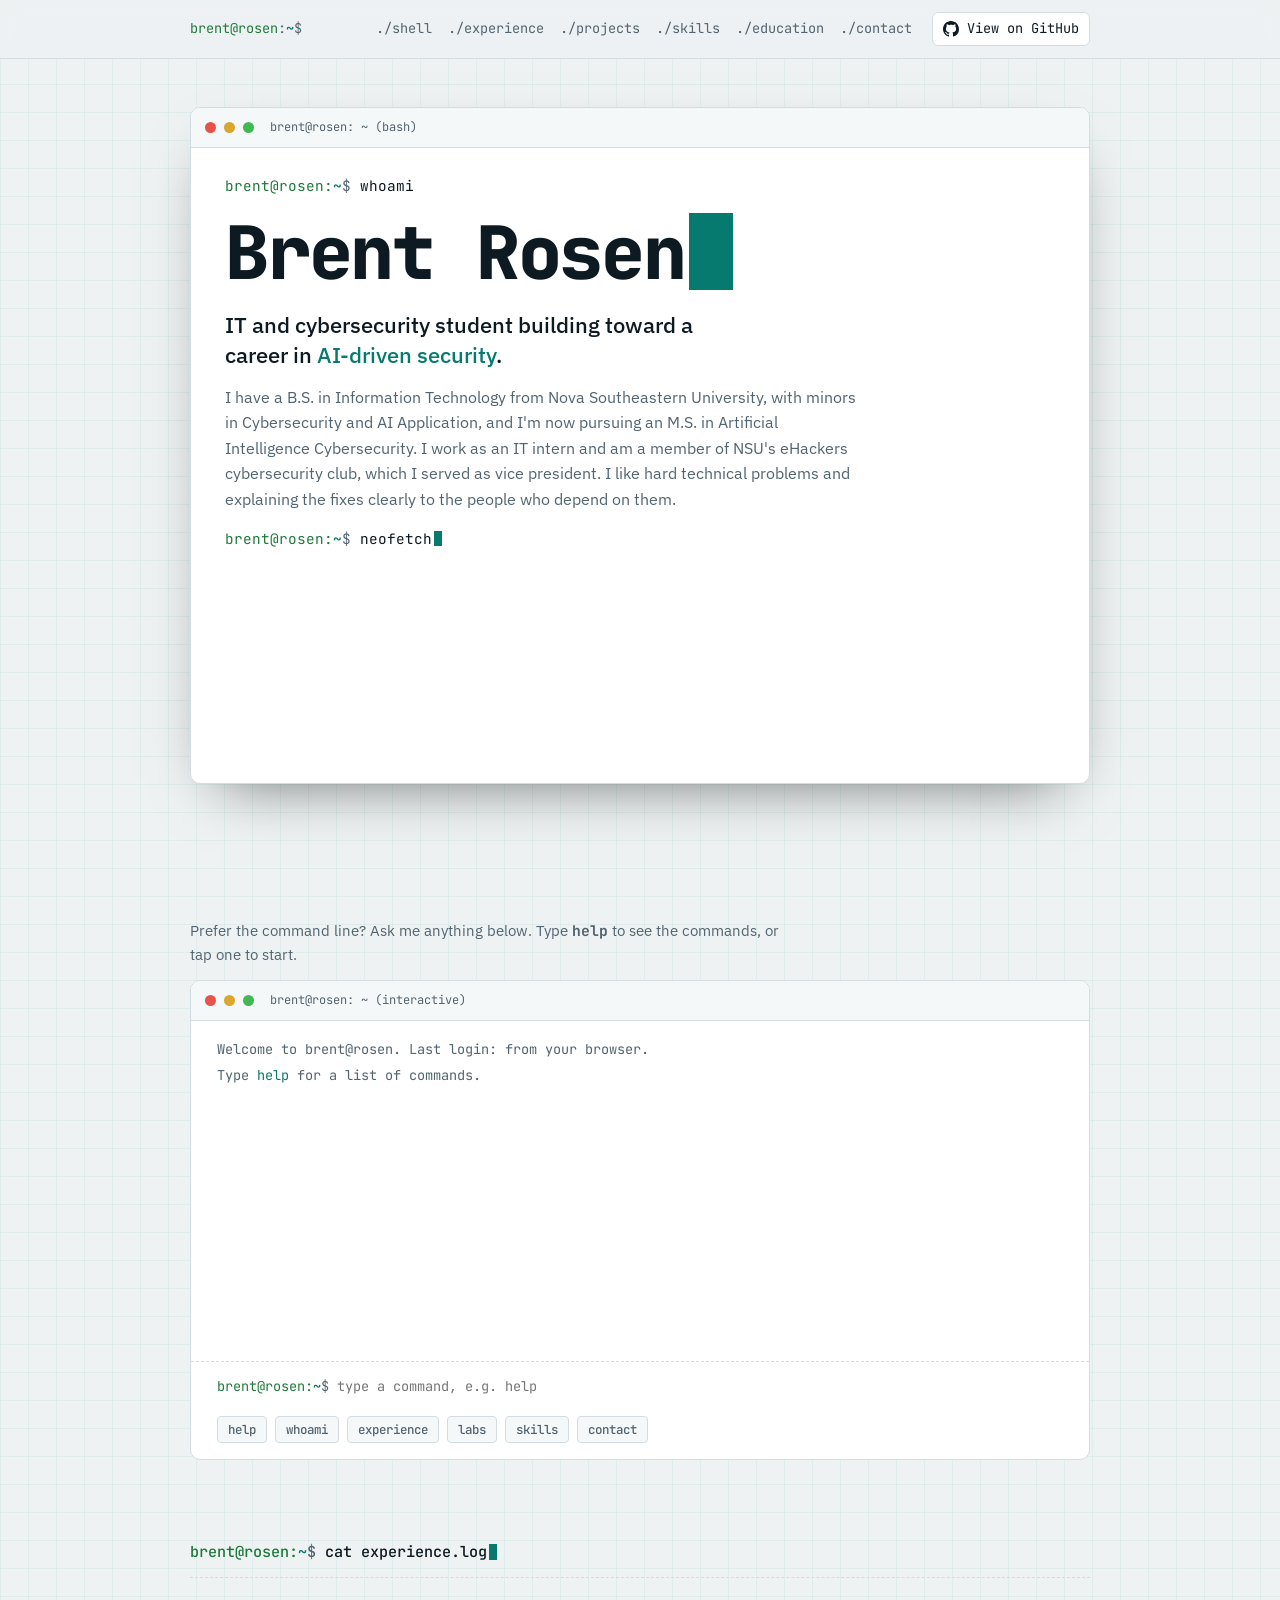
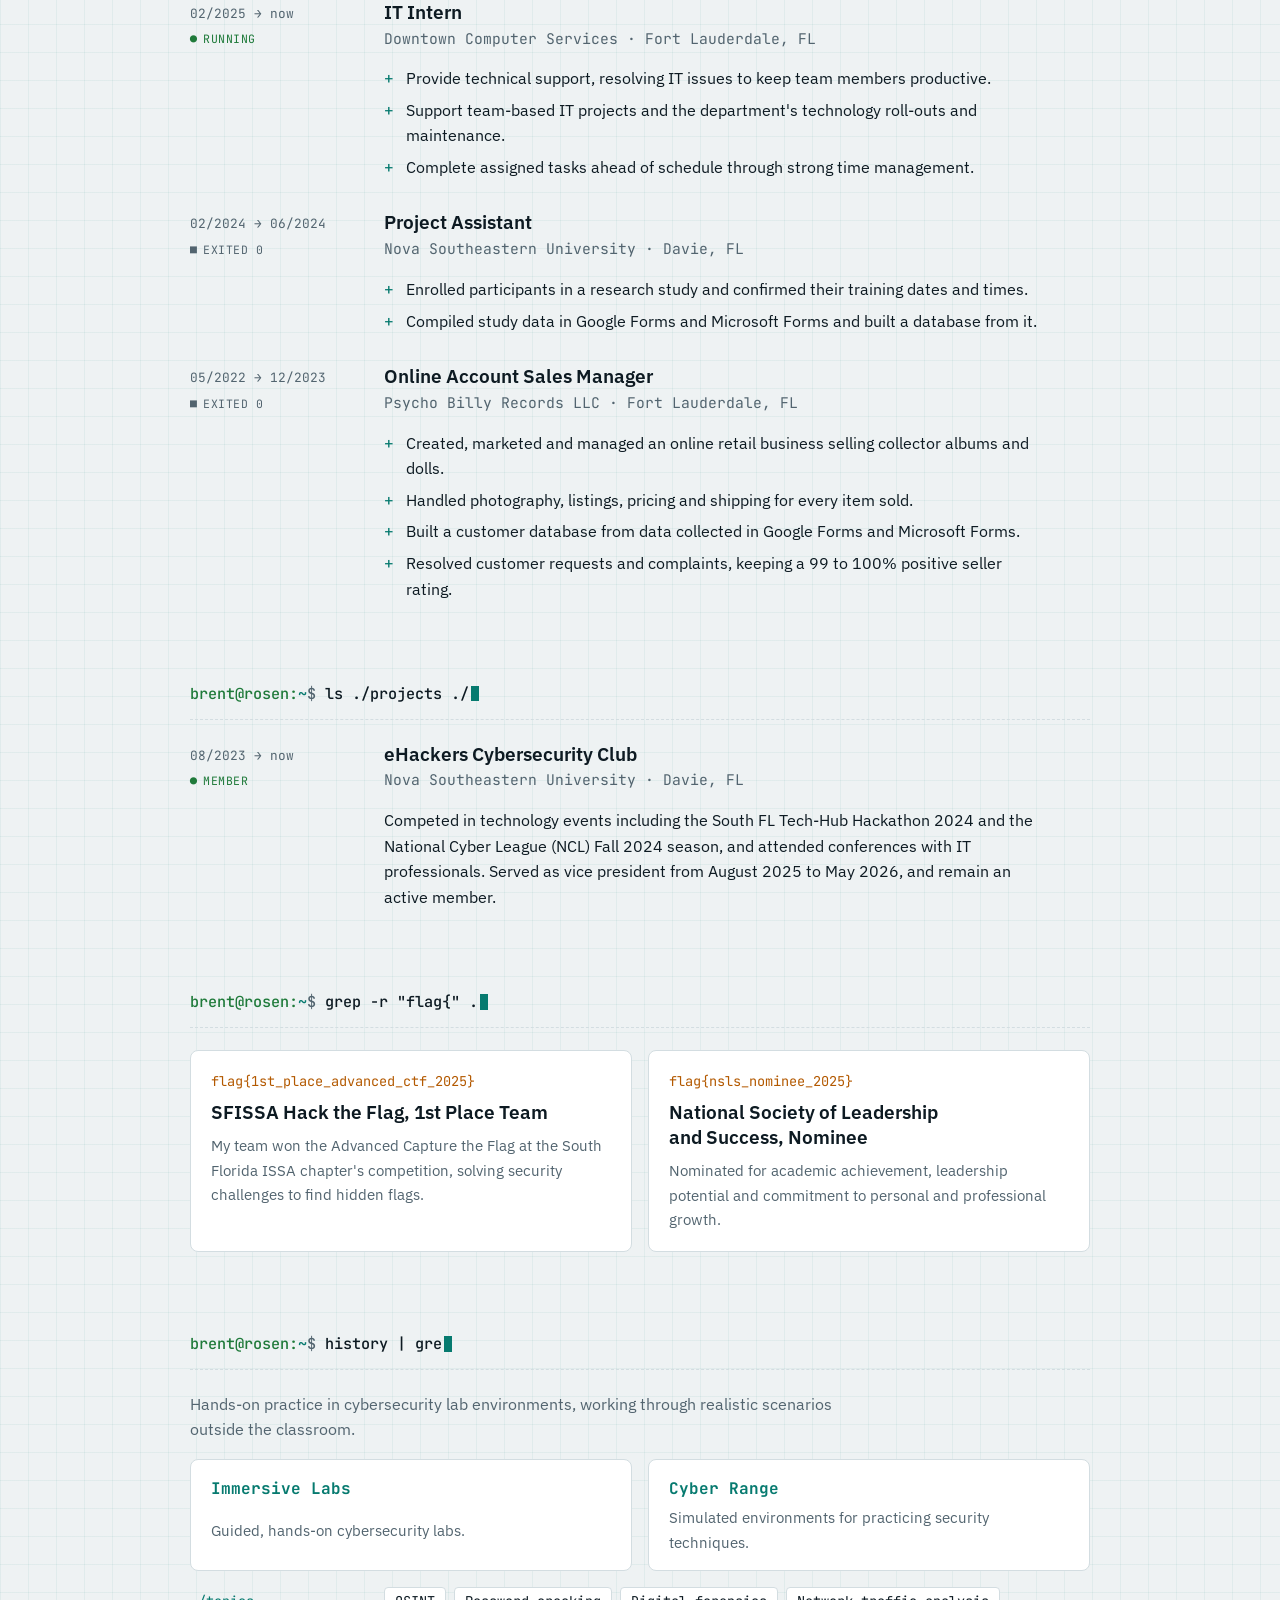
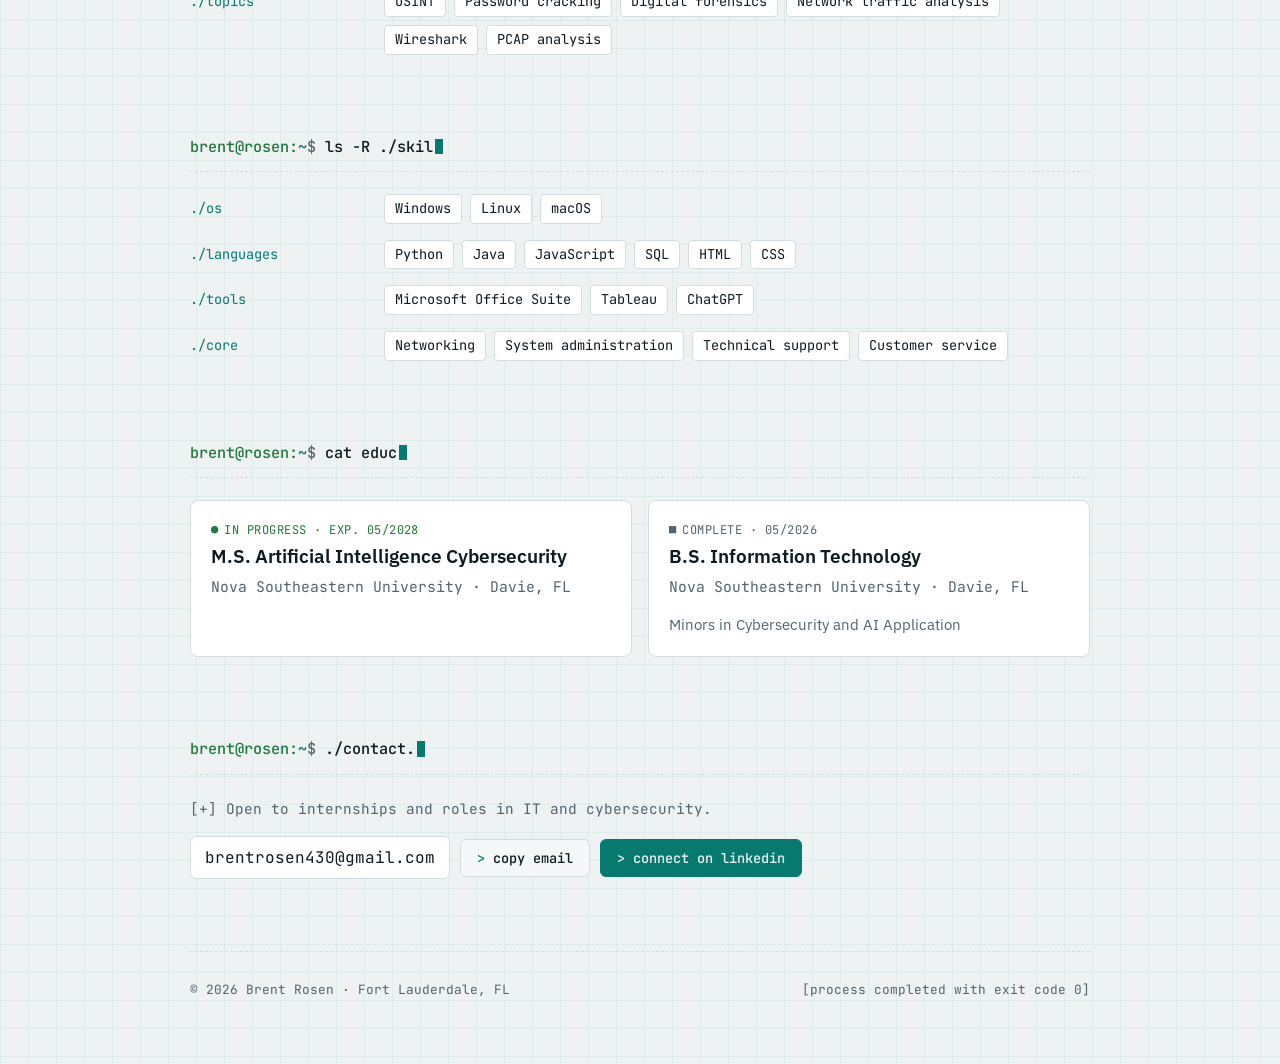
==== commit ed3551b7: "Remove Project FinConnect and SAGE from site Co-Authored-By: Claude Opus 5.5 <noreply@anthropic.com>" ====
--- a/index.html
+++ b/index.html
@@ -47,7 +47,7 @@
         <p><span class="ps">brent@rosen:<b>~</b><i>$</i></span> <span class="cmd" data-type="whoami">whoami</span></p>
         <h1>Brent Rosen<span class="cursor" aria-hidden="true"></span></h1>
         <p class="role">IT and cybersecurity student building toward a career in <em>AI-driven security</em>.</p>
-        <p class="lede">I have a B.S. in Information Technology from Nova Southeastern University, with minors in Cybersecurity and AI Application, and I'm now pursuing an M.S. in Artificial Intelligence Cybersecurity. I work as an IT intern, own security for a student platform, and am a member of NSU's eHackers cybersecurity club, which I served as vice president. I like hard technical problems and explaining the fixes clearly to the people who depend on them.</p>
+        <p class="lede">I have a B.S. in Information Technology from Nova Southeastern University, with minors in Cybersecurity and AI Application, and I'm now pursuing an M.S. in Artificial Intelligence Cybersecurity. I work as an IT intern and am a member of NSU's eHackers cybersecurity club, which I served as vice president. I like hard technical problems and explaining the fixes clearly to the people who depend on them.</p>
         <p><span class="ps">brent@rosen:<b>~</b><i>$</i></span> <span class="cmd" data-type="neofetch --short">neofetch --short</span></p>
         <dl class="fetch">
           <dt>location</dt><dd>Fort Lauderdale, FL</dd>
@@ -131,28 +131,11 @@
   <section id="projects">
     <h2><span class="ps">brent@rosen:<b>~</b><i>$</i></span> ls ./projects ./clubs</h2>
     <div class="log">
-      <div class="feature">
-        <span class="tag">sudo -u security_owner · 11/2025 → now</span>
-        <h3>Project FinConnect</h3>
-        <p>A student-built platform where Nova Southeastern students can join discussions, find deals on campus essentials and coordinate rides with fellow Sharks, in a space designed to be safe and convenient. As Security Owner, I'm responsible for:</p>
-        <div class="duties">
-          <div><b>auth/</b>Authentication mechanisms, access control and identity management.</div>
-          <div><b>privacy/</b>Data privacy, ethical use and compliance with security best practices.</div>
-          <div><b>moderation/</b>Platform moderation, risk review and response to security concerns.</div>
-        </div>
-      </div>
       <article class="entry">
         <div class="when">08/2023 → now<span class="proc run">member</span></div>
         <div class="body">
           <div><h3>eHackers Cybersecurity Club</h3><p class="org">Nova Southeastern University · Davie, FL</p></div>
           <p>Competed in technology events including the South FL Tech-Hub Hackathon 2024 and the National Cyber League (NCL) Fall 2024 season, and attended conferences with IT professionals. Served as vice president from August 2025 to May 2026, and remain an active member.</p>
-        </div>
-      </article>
-      <article class="entry">
-        <div class="when">08/2023 → 08/2024<span class="proc exit">exited 0</span></div>
-        <div class="body">
-          <div><h3>SAGE (Society of Anime, Gaming, and Entertainment)</h3><p class="org">Nova Southeastern University · Davie, FL</p></div>
-          <p>Weekly social club focused on video games and trivia.</p>
         </div>
       </article>
     </div>
